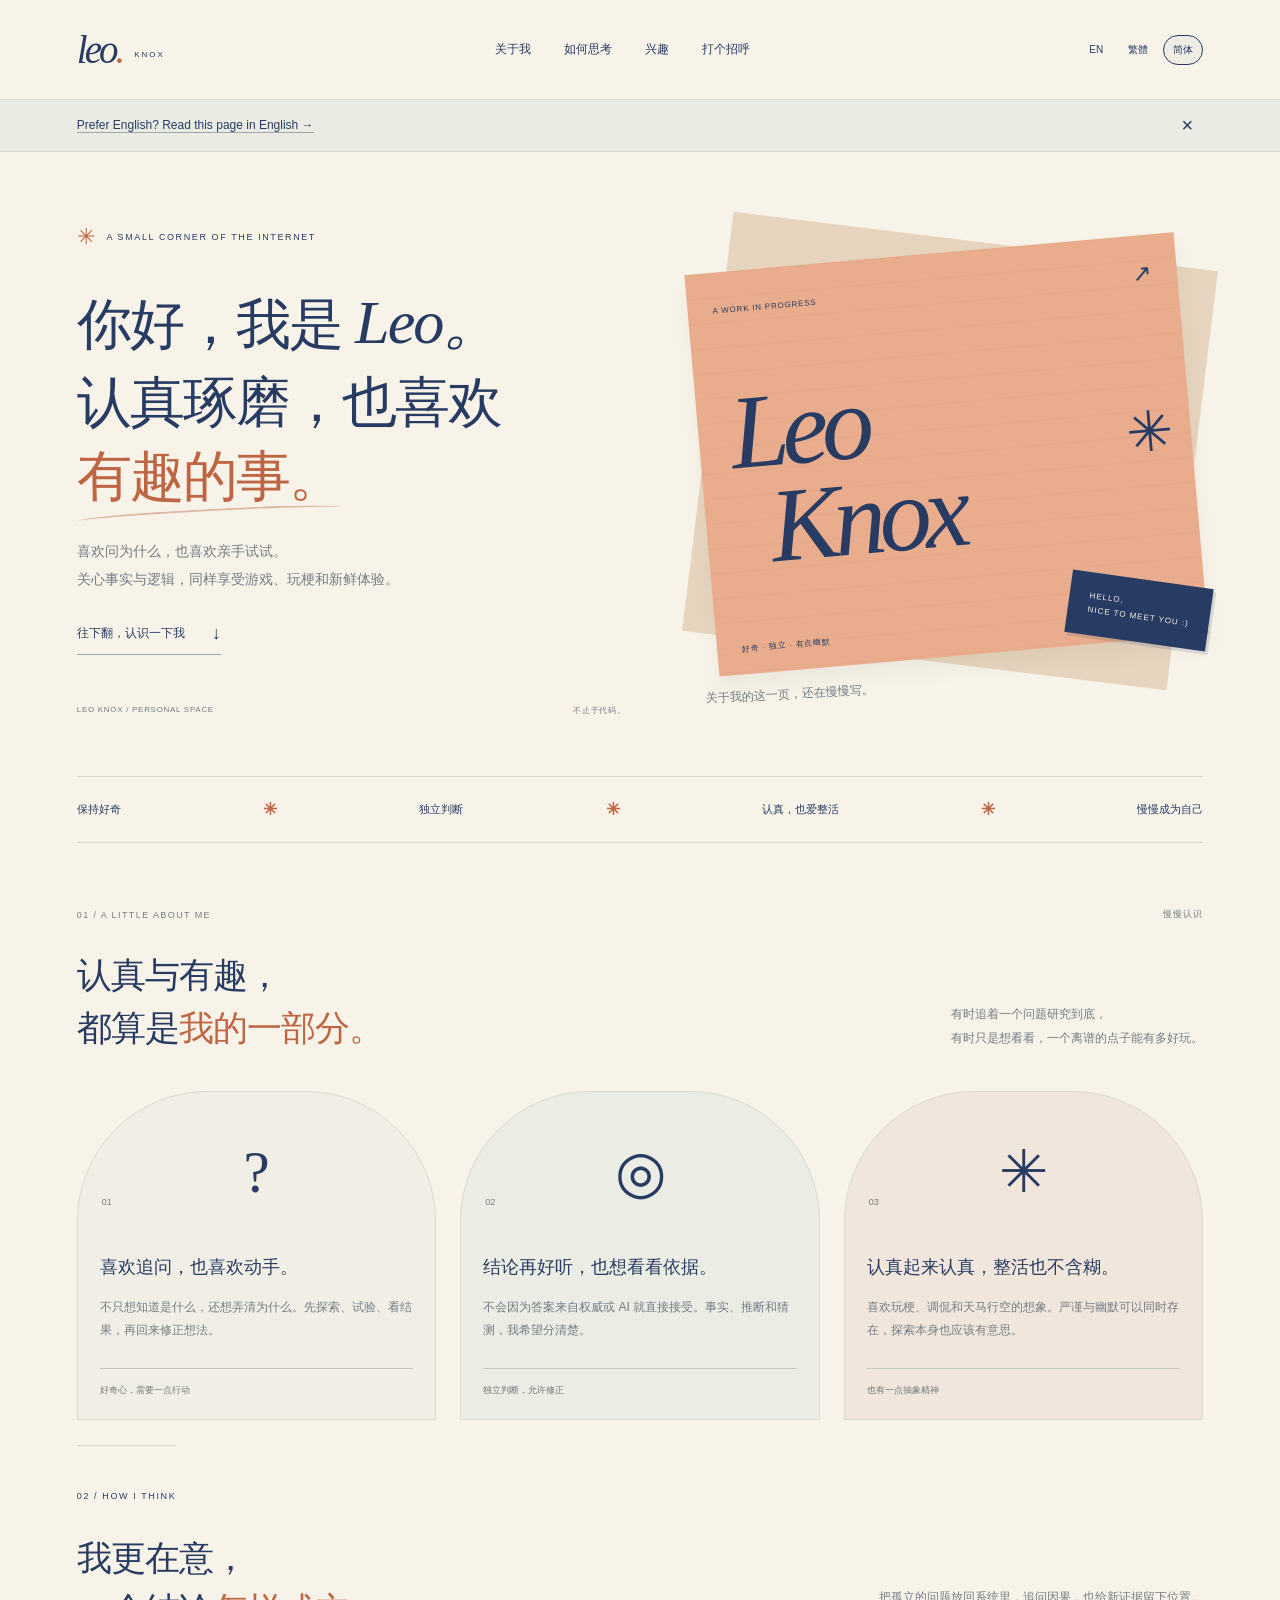
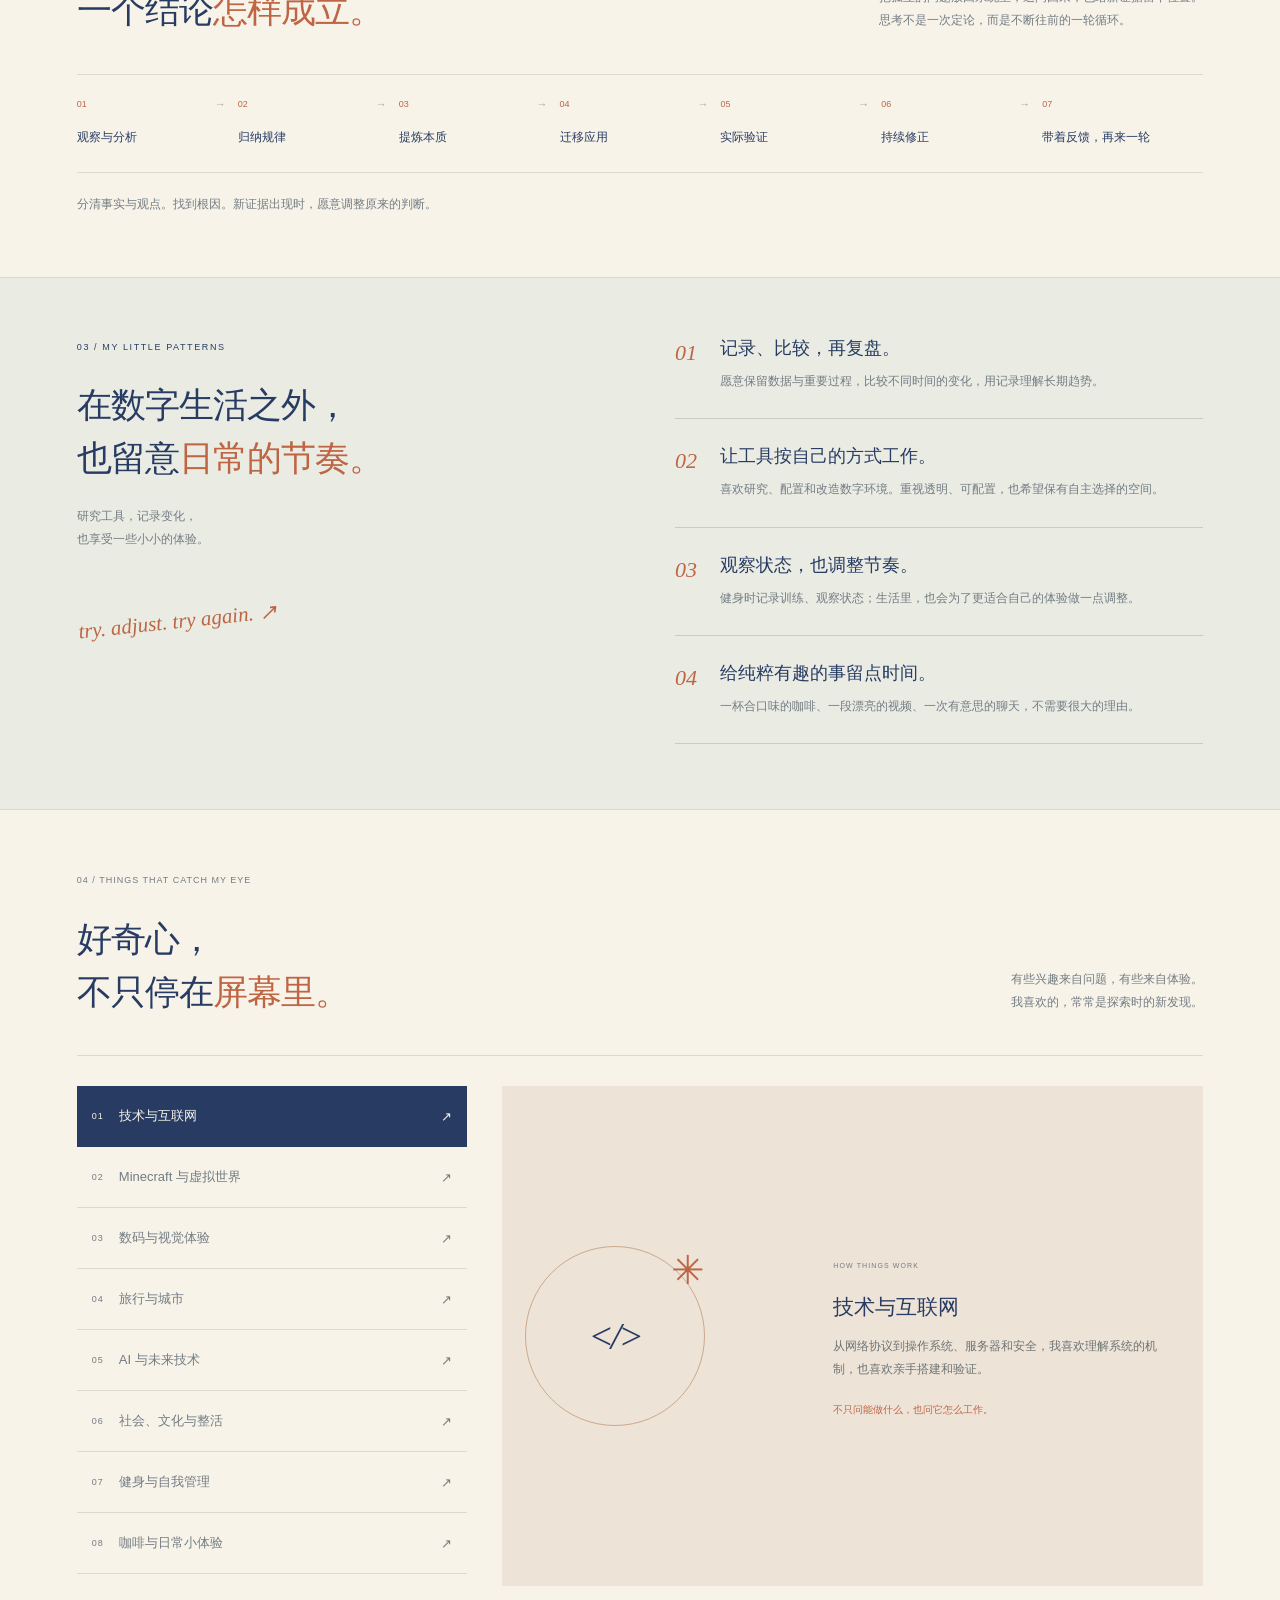
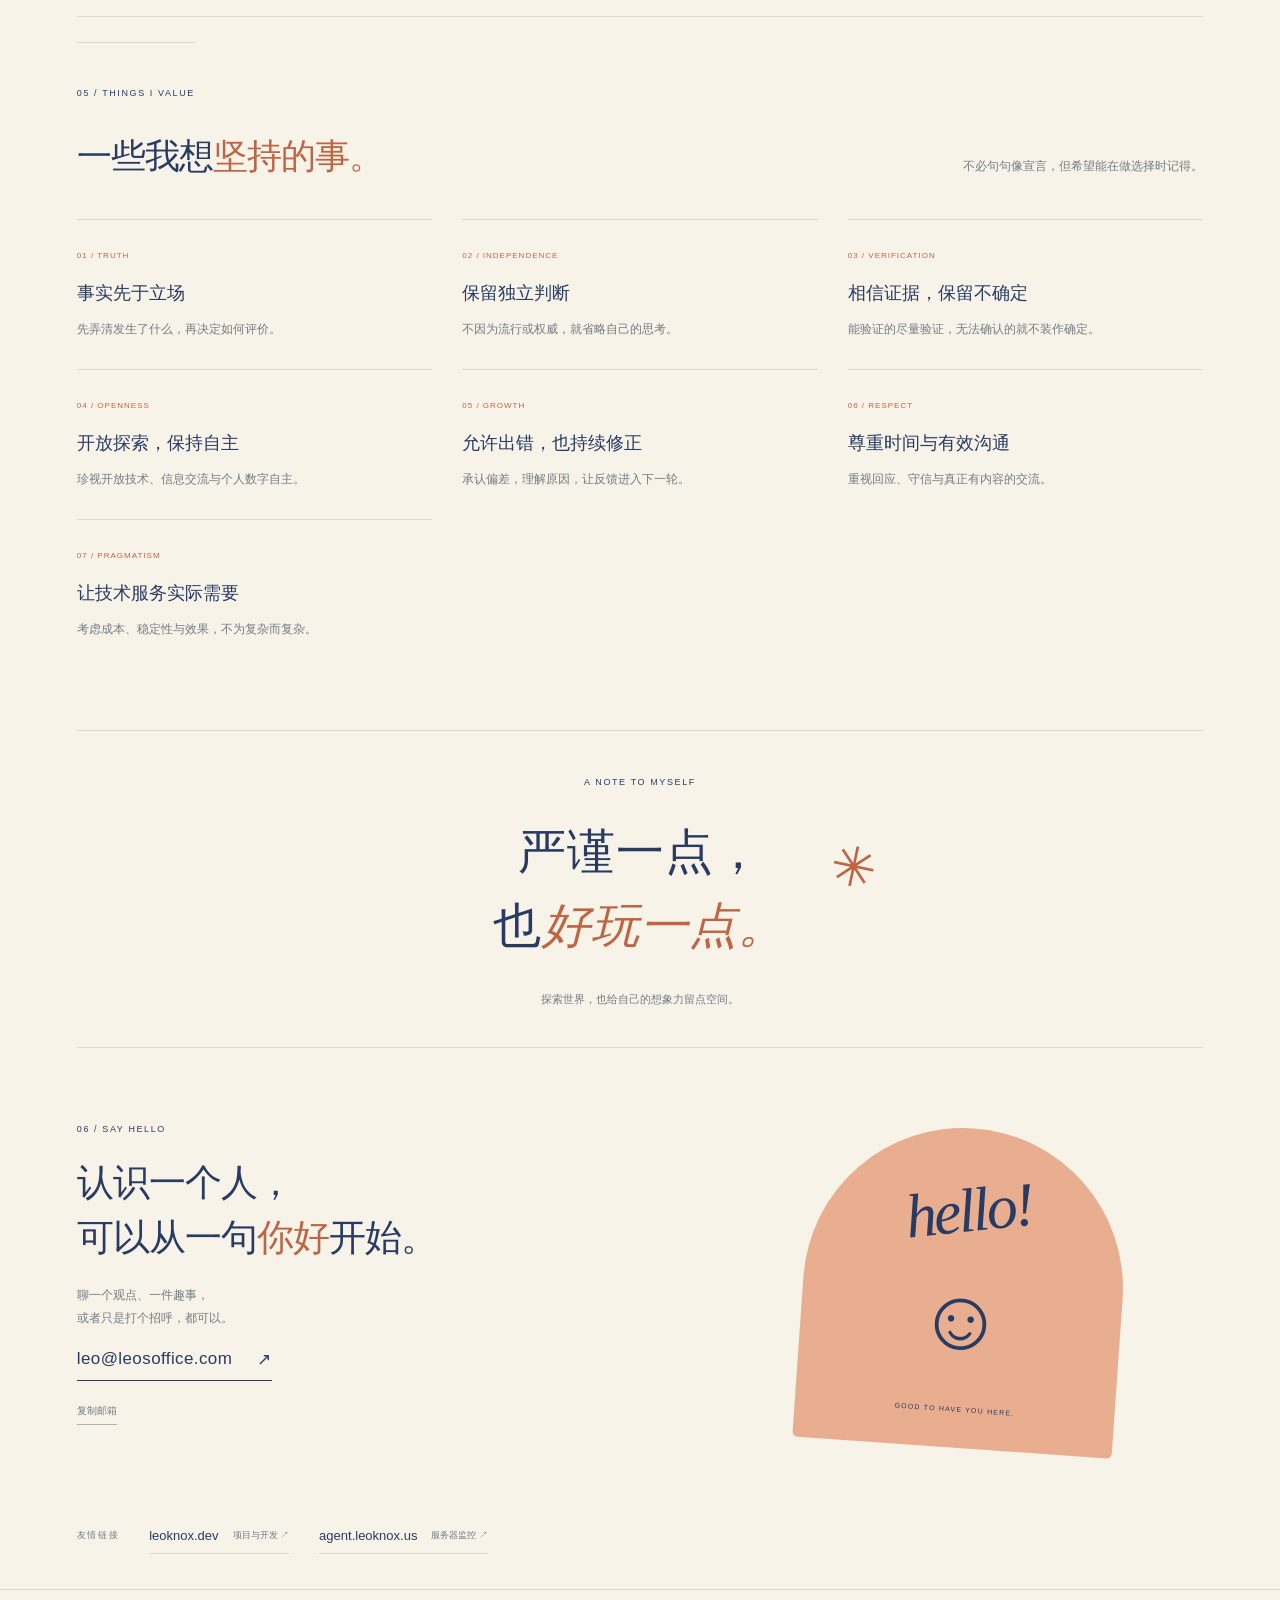
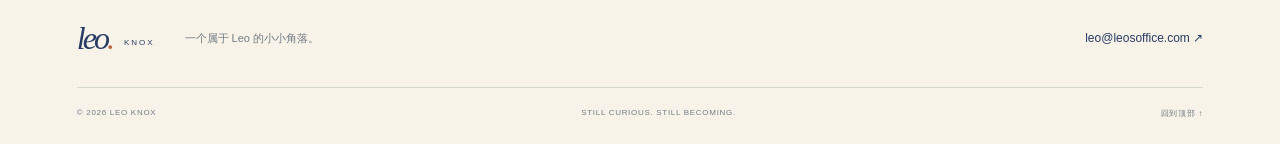
==== zh-hans/index.html @ 46401de8 "Import leoknox.me static site as deployed on 2026-11-01" ====
<!doctype html><html lang="zh-Hans"><head><meta charset="utf-8"><meta name="viewport" content="width=device-width, initial-scale=1"><title>Leo Knox｜好奇、独立思考，也喜欢有趣的事</title><meta name="description" content="认识 Leo Knox：好奇、独立思考、动手实践。聊聊技术、Minecraft、数码体验、城市旅行、AI、健身、咖啡，以及我理解世界的方式。"><meta name="robots" content="index,follow,max-image-preview:large"><meta name="theme-color" content="#f7f3e9"><link rel="canonical" href="https://leoknox.me/zh-hans/"><link rel="alternate" hreflang="en" href="https://leoknox.me/"><link rel="alternate" hreflang="zh-Hant" href="https://leoknox.me/zh-hant/"><link rel="alternate" hreflang="zh-Hans" href="https://leoknox.me/zh-hans/"><link rel="alternate" hreflang="x-default" href="https://leoknox.me/"><meta property="og:type" content="profile"><meta property="og:locale" content="zh_CN"><meta property="og:site_name" content="Leo Knox"><meta property="og:title" content="Leo Knox｜好奇、独立思考，也喜欢有趣的事"><meta property="og:description" content="认识 Leo Knox：好奇、独立思考、动手实践。聊聊技术、Minecraft、数码体验、城市旅行、AI、健身、咖啡，以及我理解世界的方式。"><meta property="og:url" content="https://leoknox.me/zh-hans/"><meta property="og:image" content="https://leoknox.me/assets/og-zh-Hans.png"><meta property="og:image:width" content="1200"><meta property="og:image:height" content="630"><meta property="og:image:alt" content="Leo Knox｜好奇、独立思考，也喜欢有趣的事"><meta name="twitter:card" content="summary_large_image"><meta name="twitter:title" content="Leo Knox｜好奇、独立思考，也喜欢有趣的事"><meta name="twitter:description" content="认识 Leo Knox：好奇、独立思考、动手实践。聊聊技术、Minecraft、数码体验、城市旅行、AI、健身、咖啡，以及我理解世界的方式。"><meta name="twitter:image" content="https://leoknox.me/assets/og-zh-Hans.png"><link rel="icon" type="image/svg+xml" href="../assets/favicon.svg"><link rel="stylesheet" href="../assets/style.css"><script type="application/ld+json">{"@context": "https://schema.org", "@type": "ProfilePage", "name": "Leo Knox｜好奇、独立思考，也喜欢有趣的事", "url": "https://leoknox.me/zh-hans/", "description": "认识 Leo Knox：好奇、独立思考、动手实践。聊聊技术、Minecraft、数码体验、城市旅行、AI、健身、咖啡，以及我理解世界的方式。", "inLanguage": "zh-Hans", "mainEntity": {"@type": "Person", "name": "Leo Knox", "alternateName": "Leo", "email": "leo@leosoffice.com", "url": "https://leoknox.me/zh-hans/"}}</script><script type="module" src="../assets/main.js"></script></head><body><a class="skip" href="#main">跳到正文</a><header><a class="brand" href="./" aria-label="Leo 的个人主页">leo<span>.</span><small>KNOX</small></a><button class="menu" aria-expanded="false" aria-controls="nav">菜单 ＋</button><nav id="nav" aria-label="主导航"><a href="#person">关于我</a><a href="#mind">如何思考</a><a href="#interests">兴趣</a><a href="#contact">打个招呼</a></nav><div class="language-switch" aria-label="选择语言"><a href="../" lang="en" hreflang="en" data-language="en" >EN</a><a href="../zh-hant/" lang="zh-Hant" hreflang="zh-Hant" data-language="zh-Hant" >繁體</a><a href="../zh-hans/" lang="zh-Hans" hreflang="zh-Hans" data-language="zh-Hans" aria-current="page">简体</a></div></header><div id="language-suggestion" class="language-suggestion" hidden><a id="suggested-language" href="./"></a><button id="dismiss-language" aria-label="Dismiss language suggestion / 關閉語言提示 / 关闭语言提示">×</button></div><main id="main"><section class="hero" id="hello"><div class="hero-copy"><div class="eyebrow"><span class="tiny-star">✳</span> A SMALL CORNER OF THE INTERNET</div><h1>你好，我是 <span>Leo。</span><br>认真琢磨，也喜欢<br><em>有趣的事。</em></h1><p>喜欢问为什么，也喜欢亲手试试。<br>关心事实与逻辑，同样享受游戏、玩梗和新鲜体验。</p><a class="intro-link" href="#person">往下翻，认识一下我 <span>↓</span></a><div class="hero-foot"><span>LEO KNOX / PERSONAL SPACE</span><span>不止于代码。</span></div></div><div class="identity-art"><div class="paper-back"></div><div class="identity-paper"><div class="paper-top"><span>A WORK IN PROGRESS</span><span>↗</span></div><div class="name-art" aria-label="Leo Knox">Leo<span>Knox<sup>✳</sup></span></div><div class="paper-bottom"><span>好奇 · 独立 · 有点幽默</span><span>ME, STILL BECOMING.</span></div></div><div class="art-sticker">HELLO,<br>NICE TO MEET YOU :)</div><span class="art-caption">关于我的这一页，还在慢慢写。</span></div></section><div class="small-strip"><span>保持好奇</span><b>✳</b><span>独立判断</span><b>✳</b><span>认真，也爱整活</span><b>✳</b><span>慢慢成为自己</span></div>
<section class="person-section" id="person"><div class="section-label"><span>01 / A LITTLE ABOUT ME</span><span>慢慢认识</span></div><div class="person-intro"><h2>认真与有趣，<br>都算是<span>我的一部分。</span></h2><p>有时追着一个问题研究到底，<br>有时只是想看看，一个离谱的点子能有多好玩。</p></div><div class="trait-grid"><article><span class="trait-symbol">?</span><span class="trait-num">01</span><h3>喜欢追问，也喜欢动手。</h3><p>不只想知道是什么，还想弄清为什么。先探索、试验、看结果，再回来修正想法。</p><span class="trait-tag">好奇心，需要一点行动</span></article><article><span class="trait-symbol">◎</span><span class="trait-num">02</span><h3>结论再好听，也想看看依据。</h3><p>不会因为答案来自权威或 AI 就直接接受。事实、推断和猜测，我希望分清楚。</p><span class="trait-tag">独立判断，允许修正</span></article><article><span class="trait-symbol">✳</span><span class="trait-num">03</span><h3>认真起来认真，整活也不含糊。</h3><p>喜欢玩梗、调侃和天马行空的想象。严谨与幽默可以同时存在，探索本身也应该有意思。</p><span class="trait-tag">也有一点抽象精神</span></article></div></section>
<section class="mind-section" id="mind"><span class="eyebrow">02 / HOW I THINK</span><div class="person-intro"><h2>我更在意，<br>一个结论<span>怎样成立。</span></h2><p>把孤立的问题放回系统里，追问因果，也给新证据留下位置。<br>思考不是一次定论，而是不断往前的一轮循环。</p></div><ol class="thinking-loop"><li><span>01</span>观察与分析</li><li><span>02</span>归纳规律</li><li><span>03</span>提炼本质</li><li><span>04</span>迁移应用</li><li><span>05</span>实际验证</li><li><span>06</span>持续修正</li><li><span>07</span>带着反馈，再来一轮</li></ol><p class="mind-note">分清事实与观点。找到根因。新证据出现时，愿意调整原来的判断。</p></section>
<section class="habit-section" id="habits"><div class="habit-title"><span class="eyebrow">03 / MY LITTLE PATTERNS</span><h2>在数字生活之外，<br>也留意<span>日常的节奏。</span></h2><p>研究工具，记录变化，<br>也享受一些小小的体验。</p><span class="hand-note">try. adjust. try again. ↗</span></div><div class="habit-list"><article><span>01</span><div><h3>记录、比较，再复盘。</h3><p>愿意保留数据与重要过程，比较不同时间的变化，用记录理解长期趋势。</p></div></article><article><span>02</span><div><h3>让工具按自己的方式工作。</h3><p>喜欢研究、配置和改造数字环境。重视透明、可配置，也希望保有自主选择的空间。</p></div></article><article><span>03</span><div><h3>观察状态，也调整节奏。</h3><p>健身时记录训练、观察状态；生活里，也会为了更适合自己的体验做一点调整。</p></div></article><article><span>04</span><div><h3>给纯粹有趣的事留点时间。</h3><p>一杯合口味的咖啡、一段漂亮的视频、一次有意思的聊天，不需要很大的理由。</p></div></article></div></section>
<section class="interest-section" id="interests"><div class="section-label"><span>04 / THINGS THAT CATCH MY EYE</span></div><div class="interest-heading"><h2>好奇心，<br>不只停在<span>屏幕里。</span></h2><p>有些兴趣来自问题，有些来自体验。<br>我喜欢的，常常是探索时的新发现。</p></div><div class="interest-layout"><div class="interest-tabs" role="group" aria-label="选择兴趣"><button data-interest="technology" aria-controls="interest-technology" aria-pressed="true"><span>01</span> 技术与互联网 <b>↗</b></button><button data-interest="minecraft" aria-controls="interest-minecraft" aria-pressed="false"><span>02</span> Minecraft 与虚拟世界 <b>↗</b></button><button data-interest="visuals" aria-controls="interest-visuals" aria-pressed="false"><span>03</span> 数码与视觉体验 <b>↗</b></button><button data-interest="cities" aria-controls="interest-cities" aria-pressed="false"><span>04</span> 旅行与城市 <b>↗</b></button><button data-interest="ai" aria-controls="interest-ai" aria-pressed="false"><span>05</span> AI 与未来技术 <b>↗</b></button><button data-interest="culture" aria-controls="interest-culture" aria-pressed="false"><span>06</span> 社会、文化与整活 <b>↗</b></button><button data-interest="fitness" aria-controls="interest-fitness" aria-pressed="false"><span>07</span> 健身与自我管理 <b>↗</b></button><button data-interest="coffee" aria-controls="interest-coffee" aria-pressed="false"><span>08</span> 咖啡与日常小体验 <b>↗</b></button></div><div class="interest-panels" aria-live="polite"><article class="interest-view" id="interest-technology" data-interest-panel="technology"><div class="interest-illustration" aria-hidden="true"><span>&lt;/&gt;</span><i>✳</i></div><div class="interest-text"><span>HOW THINGS WORK</span><h3>技术与互联网</h3><p>从网络协议到操作系统、服务器和安全，我喜欢理解系统的机制，也喜欢亲手搭建和验证。</p><span class="interest-caption">不只问能做什么，也问它怎么工作。</span></div></article><article class="interest-view" id="interest-minecraft" data-interest-panel="minecraft"><div class="interest-illustration" aria-hidden="true"><span>▦</span><i>✳</i></div><div class="interest-text"><span>WORLDS TO EXPLORE</span><h3>Minecraft 与虚拟世界</h3><p>喜欢 Minecraft 的自由度、探索与创造，也对互动、社群以及不同语言背景的玩家感兴趣。</p><span class="interest-caption">游戏的目标之外，还有一起玩的人。</span></div></article><article class="interest-view" id="interest-visuals" data-interest-panel="visuals"><div class="interest-illustration" aria-hidden="true"><span>◉</span><i>✳</i></div><div class="interest-text"><span>DETAILS YOU CAN FEEL</span><h3>数码与视觉体验</h3><p>会关注屏幕、HDR、高刷新率、硬件性能与系统体验。参数可以比较，真正的感受还得亲眼看看。</p><span class="interest-caption">一段漂亮的画面，本身就能带来快乐。</span></div></article><article class="interest-view" id="interest-cities" data-interest-panel="cities"><div class="interest-illustration" aria-hidden="true"><span>↗</span><i>✳</i></div><div class="interest-text"><span>OUTSIDE THE SCREEN</span><h3>旅行与城市</h3><p>喜欢接触不同城市与环境，观察交通、基础设施、公共服务和生活方式。旅行也是理解现实世界的方式。</p><span class="interest-caption">不只看风景，也看看一座城市如何运转。</span></div></article><article class="interest-view" id="interest-ai" data-interest-panel="ai"><div class="interest-illustration" aria-hidden="true"><span>✧</span><i>✳</i></div><div class="interest-text"><span>TOOLS AND QUESTIONS</span><h3>AI 与未来技术</h3><p>乐于使用 AI，也关心能力边界、推理质量与错误。它既是协作者，也是值得继续研究和质疑的对象。</p><span class="interest-caption">拥抱新工具，但不交出自己的判断。</span></div></article><article class="interest-view" id="interest-culture" data-interest-panel="culture"><div class="interest-illustration" aria-hidden="true"><span>!?</span><i>✳</i></div><div class="interest-text"><span>IDEAS WORTH SHARING</span><h3>社会、文化与整活</h3><p>喜欢从日常事件聊到历史、制度、激励和人的行为，也喜欢互联网幽默、表情包与创造性的夸张想象。</p><span class="interest-caption">交流可以有深度，也可以很抽象。</span></div></article><article class="interest-view" id="interest-fitness" data-interest-panel="fitness"><div class="interest-illustration" aria-hidden="true"><span>↟</span><i>✳</i></div><div class="interest-text"><span>NOTICE THE PROGRESS</span><h3>健身与自我管理</h3><p>通过训练、记录与观察了解自己的状态。比起只靠感觉，也愿意用数据看看变化发生在哪里。</p><span class="interest-caption">观察进展，再调整下一步。</span></div></article><article class="interest-view" id="interest-coffee" data-interest-panel="coffee"><div class="interest-illustration" aria-hidden="true"><span>~</span><i>✳</i></div><div class="interest-text"><span>SMALL THINGS MATTER</span><h3>咖啡与日常小体验</h3><p>一杯合口味的咖啡、一场轻松又有内容的聊天，或者突然冒出的点子，都可以让普通的一天更有意思。</p><span class="interest-caption">一些小事，也值得认真感受。</span></div></article></div></div></section>
<section class="principle-section" id="principles"><span class="eyebrow">05 / THINGS I VALUE</span><div class="person-intro"><h2>一些我想<span>坚持的事。</span></h2><p>不必句句像宣言，但希望能在做选择时记得。</p></div><div class="principle-grid"><article><span>01 / TRUTH</span><h3>事实先于立场</h3><p>先弄清发生了什么，再决定如何评价。</p></article><article><span>02 / INDEPENDENCE</span><h3>保留独立判断</h3><p>不因为流行或权威，就省略自己的思考。</p></article><article><span>03 / VERIFICATION</span><h3>相信证据，保留不确定</h3><p>能验证的尽量验证，无法确认的就不装作确定。</p></article><article><span>04 / OPENNESS</span><h3>开放探索，保持自主</h3><p>珍视开放技术、信息交流与个人数字自主。</p></article><article><span>05 / GROWTH</span><h3>允许出错，也持续修正</h3><p>承认偏差，理解原因，让反馈进入下一轮。</p></article><article><span>06 / RESPECT</span><h3>尊重时间与有效沟通</h3><p>重视回应、守信与真正有内容的交流。</p></article><article><span>07 / PRAGMATISM</span><h3>让技术服务实际需要</h3><p>考虑成本、稳定性与效果，不为复杂而复杂。</p></article></div></section>
<section class="notebook"><span class="eyebrow">A NOTE TO MYSELF</span><p>严谨一点，<br>也<span>好玩一点。</span><i>✳</i></p><span>探索世界，也给自己的想象力留点空间。</span></section>
<section class="contact-section" id="contact"><div><span class="eyebrow">06 / SAY HELLO</span><h2>认识一个人，<br>可以从一句<span>你好</span>开始。</h2><p>聊一个观点、一件趣事，<br>或者只是打个招呼，都可以。</p><a class="email" href="mailto:leo@leosoffice.com">leo@leosoffice.com <span>↗</span></a><button id="copy-email" data-copied="已复制 ✓" data-copy-status="邮箱已复制。" data-copy-fail="请手动复制：leo@leosoffice.com">复制邮箱</button><p id="copy-status" role="status"></p></div><div class="contact-art" aria-hidden="true"><span>hello!</span><i>☺</i><small>GOOD TO HAVE YOU HERE.</small></div></section></main><section class="friends"><span class="eyebrow">友情链接</span><a href="https://leoknox.dev/">leoknox.dev <span>项目与开发 ↗</span></a><a href="https://agent.leoknox.us/">agent.leoknox.us <span>服务器监控 ↗</span></a></section><footer><a class="brand" href="./">leo<span>.</span><small>KNOX</small></a><span>一个属于 Leo 的小小角落。</span><a href="mailto:leo@leosoffice.com">leo@leosoffice.com ↗</a><div class="footer-bottom"><span>© 2026 LEO KNOX</span><span>STILL CURIOUS. STILL BECOMING.</span><a href="#main">回到顶部 ↑</a></div></footer></body></html>
---- assets/style.css ----
:root{--paper:#f7f3e9;--ink:#283c63;--muted:#737c83;--line:#dad9d0;--orange:#be6544;--peach:#ecb395;--serif:Georgia,'Songti SC','STSong',serif}*{box-sizing:border-box}html{scroll-behavior:smooth;scroll-padding-top:28px}body{margin:0;background:var(--paper);color:var(--ink);font-family:Arial,'PingFang SC','Microsoft YaHei',sans-serif;-webkit-font-smoothing:antialiased}a{color:inherit;text-decoration:none}button{font:inherit;cursor:pointer}p{line-height:1.95}h1,h2,h3,p{margin-top:0}h1,h2,h3{font-weight:500}a:focus-visible,button:focus-visible{outline:2px solid var(--orange);outline-offset:6px}::selection{background:#efc9ac;color:var(--ink)}header,main,footer{max-width:1440px;margin:auto}header{height:100px;display:flex;align-items:center;gap:35px;padding:0 6%;border-bottom:1px solid var(--line)}.brand{display:inline-flex;align-items:baseline;font-family:var(--serif);font-size:39px;letter-spacing:-3px;font-style:italic}.brand>span{color:var(--orange)}.brand small{font-family:Arial,sans-serif;font-size:8px;font-style:normal;letter-spacing:2px;margin-left:12px;align-self:center;margin-top:9px}.header-mail{font-size:9px;letter-spacing:1px;display:flex;gap:25px;border-bottom:1px solid var(--ink);padding-bottom:7px}.header-mail>span{font-size:15px}nav{display:flex;gap:33px;margin:auto;font-size:12px}nav a:hover{color:var(--orange)}.menu{display:none}.hero{display:grid;grid-template-columns:1.05fr 1fr;gap:55px;padding:65px 6% 60px;align-items:center}.eyebrow{font-size:9px;letter-spacing:1.6px;line-height:1.8}.hero .eyebrow{display:flex;gap:10px;align-items:center}.tiny-star{color:var(--orange);font-size:22px}.hero h1{font-size:clamp(38px,4.3vw,62px);line-height:1.35;letter-spacing:-2px;margin:24px 0}.hero h1>span{font-family:var(--serif);font-style:italic;font-size:1.13em}.hero h1 em{font-style:normal;color:var(--orange);position:relative;display:inline-block}.hero h1 em:after{content:'';height:9px;border-top:2px solid #be65446b;position:absolute;left:0;right:0;bottom:-7px;border-radius:50%;transform:rotate(-3deg)}.hero p{font-size:14px;color:var(--muted);line-height:2;margin-bottom:30px}.intro-link{display:inline-flex;align-items:center;gap:27px;border-bottom:1px solid #9da7ac;padding:0 0 10px;font-size:12px}.intro-link>span{font-size:18px}.intro-link:hover{color:var(--orange)}.hero-foot{font-size:8px;letter-spacing:.7px;display:flex;justify-content:space-between;gap:20px;margin-top:50px;color:var(--muted)}.identity-art{position:relative;padding:15px 12px 40px 20px;min-height:480px;display:flex;align-items:center;justify-content:center}.paper-back{position:absolute;inset:13px 10px 45px 25px;background:#e6d4bf;transform:rotate(7deg)}.identity-paper{position:relative;background:#e9ad8d;width:100%;min-height:403px;padding:25px 25px 20px;display:flex;flex-direction:column;justify-content:space-between;transform:rotate(-5deg);box-shadow:0 12px 18px #74644a12;background-image:linear-gradient(#7949270c 1px,transparent 1px);background-size:100% 25px}.paper-top,.paper-bottom{font-size:8px;letter-spacing:.8px;display:flex;align-items:center;justify-content:space-between;gap:10px}.paper-top>span:last-child{font-size:23px}.paper-bottom{font-size:8px}.paper-bottom>span:last-child{font-size:6px;letter-spacing:1px}.name-art{font-family:var(--serif);font-size:105px;letter-spacing:-7px;line-height:.91;font-style:italic;margin:10px 0 15px 7px}.name-art>span{display:block;margin-left:32px;position:relative}.name-art sup{position:absolute;top:-38px;right:-8px;font-style:normal;font-size:56px;letter-spacing:0}.art-sticker{position:absolute;right:-7px;bottom:65px;background:var(--ink);color:var(--paper);transform:rotate(8deg);padding:17px 20px;font-size:8px;line-height:1.8;letter-spacing:1px;box-shadow:3px 3px 0 #283c6325}.art-caption{position:absolute;bottom:4px;left:25px;font-family:var(--serif);font-size:12px;color:var(--muted);transform:rotate(-3deg)}.small-strip{display:flex;justify-content:space-between;gap:20px;align-items:center;margin:0 6%;padding:22px 0;border-top:1px solid var(--line);border-bottom:1px solid var(--line);font-size:11px}.small-strip b{color:var(--orange);font-size:17px}.person-section{padding:65px 6%}.section-label{font-size:9px;letter-spacing:1.4px;display:flex;align-items:center;justify-content:space-between;color:var(--muted);gap:25px}.section-label>span:last-child{letter-spacing:1px}.person-intro,.interest-heading{display:flex;align-items:end;justify-content:space-between;gap:40px;margin:28px 0 36px}h2{font-size:35px;line-height:1.5;letter-spacing:-1px;margin-bottom:0}h2>span{font-family:var(--serif);color:var(--orange)}.person-intro>p,.interest-heading>p{color:var(--muted);font-size:12px;margin:0 0 5px}.trait-grid{display:grid;grid-template-columns:repeat(3,1fr);gap:24px}.trait-grid article{position:relative;padding:25px 22px 22px;border:1px solid var(--line);border-radius:130px 130px 0 0;background:#f1efe5}.trait-grid article:nth-child(2){background:#ebece3}.trait-grid article:nth-child(3){background:#f1e6dc}.trait-symbol{font-family:var(--serif);font-size:59px;font-weight:400;height:110px;display:flex;align-items:center;justify-content:center}.trait-num{position:absolute;top:105px;left:24px;font-size:9px;color:var(--muted)}.trait-grid h3{font-size:18px;margin:25px 0 13px;line-height:1.7}.trait-grid p{font-size:12px;color:var(--muted);margin-bottom:25px}.trait-tag{font-size:9px;padding-top:15px;border-top:1px solid #c5c6bb;display:block;color:#6e7778}.habit-section{padding:58px 6% 65px;background:#eaece4;display:grid;grid-template-columns:1fr 1fr;gap:70px;border-top:1px solid var(--line);border-bottom:1px solid var(--line)}.habit-title h2{margin:24px 0 20px}.habit-title>p{font-size:12px;color:var(--muted)}.hand-note{display:block;font:italic 21px var(--serif);transform:rotate(-6deg);color:var(--orange);margin-top:40px}.habit-list article{display:flex;gap:23px;padding:25px 0;border-bottom:1px solid #c7cec1}.habit-list article:first-child{padding-top:0}.habit-list article>span{font:italic 22px var(--serif);color:var(--orange);padding-top:4px}.habit-list h3{font-size:18px;margin:0 0 10px}.habit-list p{font-size:12px;color:var(--muted);margin:0}.interest-section{padding:65px 6%}.interest-layout{display:grid;grid-template-columns:1fr 1.8fr;border-top:1px solid var(--line);border-bottom:1px solid var(--line);gap:35px;padding:30px 0}.interest-tabs{display:flex;flex-direction:column}.interest-tabs button{font-size:13px;text-align:left;background:transparent;color:var(--muted);border:0;border-bottom:1px solid var(--line);padding:24px 15px;display:flex;align-items:center;gap:15px}.interest-tabs button>span{font-size:9px;letter-spacing:1px}.interest-tabs button>b{font-weight:400;margin-left:auto}.interest-tabs button[aria-pressed=true]{background:#283c63;color:var(--paper);border-color:var(--ink)}.interest-tabs button:hover{color:var(--orange)}.interest-tabs button[aria-pressed=true]:hover{color:var(--paper)}.interest-view{background:#eee3d7;display:grid;grid-template-columns:.9fr 1.1fr;padding:30px 23px;align-items:center;gap:25px;min-height:300px}.interest-illustration{position:relative;border-radius:50%;border:1px solid #caa98e;aspect-ratio:1;display:grid;place-items:center;color:var(--ink);max-width:180px;width:100%}.interest-illustration>span{font:italic 38px var(--serif);letter-spacing:-3px}.interest-illustration i{position:absolute;right:-1px;top:0;font-style:normal;color:var(--orange);font-size:40px}.interest-text>span:first-child{font-size:7px;letter-spacing:1.1px;color:var(--muted)}.interest-text h3{font-size:21px;line-height:1.5;margin:19px 0 13px}.interest-text p{font-size:12px;color:#6d7476;line-height:1.9}.interest-caption{font-size:10px;color:var(--orange);display:block;margin-top:20px;line-height:1.8}.notebook{margin:0 6% 65px;padding:40px 0;text-align:center;border-top:1px solid var(--line);border-bottom:1px solid var(--line)}.notebook>p{font-family:var(--serif);font-size:48px;line-height:1.55;letter-spacing:1px;position:relative;width:fit-content;margin:25px auto}.notebook>p>span{font-style:italic;color:var(--orange)}.notebook>p>i{font-size:55px;font-style:normal;position:absolute;right:-90px;top:10px;color:var(--orange);transform:rotate(12deg)}.notebook>span:last-child{font-size:11px;color:var(--muted)}.contact-section{padding:5px 6% 60px;display:grid;grid-template-columns:1.2fr 1fr;gap:70px;align-items:center}.contact-section h2{margin:18px 0;font-size:37px}.contact-section p{font-size:12px;color:var(--muted)}.email{font-size:17px;letter-spacing:.4px;border-bottom:1px solid var(--ink);padding:6px 0 10px;display:inline-flex;gap:25px;align-items:center}.email:hover{color:var(--orange)}#copy-email{background:transparent;border:0;border-bottom:1px solid #adb4b7;padding:5px 0 6px;color:var(--muted);font-size:10px;display:block;margin-top:18px}#copy-status{min-height:22px;font-size:11px}.contact-art{background:#e9ae90;color:var(--ink);border-radius:50% 50% 5px 5px;min-height:320px;padding:35px;display:flex;flex-direction:column;justify-content:space-between;align-items:center;transform:rotate(4deg);max-width:320px;width:100%;justify-self:center}.contact-art>span{font:italic 62px var(--serif);letter-spacing:-3px;margin-top:12px;transform:rotate(-10deg)}.contact-art>i{font-size:86px;font-style:normal;line-height:1;margin:5px 0 20px}.contact-art>small{font-size:7px;letter-spacing:1.2px}footer{border-top:1px solid var(--line);padding:30px 6% 25px;display:flex;align-items:center;gap:30px;flex-wrap:wrap}footer>.brand{font-size:32px}footer>span{font-size:11px;color:var(--muted)}footer>a:last-of-type{font-size:12px;margin-left:auto}.footer-bottom{width:100%;border-top:1px solid var(--line);padding-top:20px;display:flex;justify-content:space-between;gap:25px;font-size:8px;color:var(--muted);letter-spacing:.7px}.skip{position:absolute;top:-100px}.skip:focus{top:10px;left:10px;padding:12px;background:var(--paper);z-index:10}.error-page{padding:80px 6%;min-height:70vh}.error-page h1{font-size:50px;line-height:1.5}.error-page p{font-size:14px;color:var(--muted)}.no-js p{font-size:13px;color:var(--muted)}@media(min-width:1440px){body{max-width:1440px;margin:auto;border-left:1px solid var(--line);border-right:1px solid var(--line)}}@media(max-width:1050px){.hero{gap:35px}.identity-art{min-height:440px;padding-left:10px}.identity-paper{min-height:370px;padding:22px}.name-art{font-size:90px}.name-art>span{margin-left:18px}.name-art sup{font-size:45px;right:-2px}.paper-bottom>span:last-child{display:none}.trait-grid{gap:17px}.trait-grid h3{font-size:16px}.habit-section{gap:45px}.interest-layout{gap:25px}.interest-view{padding:25px 20px;gap:20px;grid-template-columns:.8fr 1.2fr}.interest-illustration>span{font-size:30px}.interest-text h3{font-size:19px}.contact-section{gap:40px}}@media(max-width:760px){header{height:78px;gap:20px;position:relative}.brand{font-size:33px}.brand small{font-size:7px;margin-left:9px}.header-mail{margin-left:auto;font-size:8px;gap:13px}.menu{display:block;background:transparent;border:1px solid var(--line);color:var(--ink);padding:8px 10px;font-size:10px;order:3}nav{display:none;position:absolute;left:0;right:0;top:77px;background:var(--paper);border-bottom:1px solid var(--line);padding:25px 6%;z-index:10;gap:25px;font-size:12px}nav.open{display:flex}.hero{padding:40px 6% 35px;grid-template-columns:1fr;gap:25px}.hero h1{font-size:clamp(37px,7.5vw,56px);letter-spacing:-1.3px;margin-top:22px}.hero p{font-size:13px}.eyebrow{font-size:8px;letter-spacing:1px}.hero-foot{margin-top:28px;font-size:7px;justify-content:start;gap:30px}.identity-art{min-height:415px;max-width:440px;width:100%;margin:0 auto;padding:15px 10px 35px}.identity-paper{min-height:335px}.name-art{font-size:100px;margin-left:10px}.name-art>span{margin-left:30px}.name-art sup{font-size:46px;right:10px}.art-sticker{right:-2px;bottom:50px;font-size:7px;padding:12px 16px}.art-caption{font-size:11px;bottom:0;left:15px}.paper-back{inset:20px 10px 45px 15px}.small-strip{font-size:9px;gap:8px;padding:18px 0}.small-strip b{font-size:12px}.small-strip>span:last-child{display:none}.small-strip>b:last-of-type{display:none}.person-section{padding-top:42px;padding-bottom:42px}.section-label{font-size:8px;letter-spacing:1px}.person-intro,.interest-heading{flex-direction:column;align-items:start;gap:17px;margin-top:22px;margin-bottom:28px}h2{font-size:29px;letter-spacing:-.8px}.person-intro>p,.interest-heading>p{font-size:12px}.trait-grid{grid-template-columns:1fr;gap:20px}.trait-grid article{border-radius:0;padding:24px;display:grid;grid-template-columns:70px 1fr;column-gap:20px}.trait-symbol{grid-row:1/4;align-self:center;height:90px;font-size:51px}.trait-num{position:static;grid-column:2;font-size:8px}.trait-grid h3{font-size:18px;grid-column:2;margin:10px 0}.trait-grid p{grid-column:2;margin:0 0 15px}.trait-tag{grid-column:2;font-size:9px}.habit-section{padding-top:40px;padding-bottom:42px;grid-template-columns:1fr;gap:35px}.habit-title h2{margin:20px 0 16px}.hand-note{font-size:20px;margin:25px 0 0}.habit-list article{padding:22px 0}.habit-list h3{font-size:17px}.habit-list p{font-size:12px}.interest-section{padding-top:42px;padding-bottom:42px}.interest-layout{grid-template-columns:1fr;gap:22px;padding:20px 0}.interest-tabs{display:grid;grid-template-columns:1fr 1fr;gap:8px}.interest-tabs button{border:1px solid var(--line);padding:15px 12px;font-size:11px;gap:8px}.interest-tabs button>span{font-size:8px}.interest-view{min-height:270px;padding:25px 20px;grid-template-columns:.8fr 1.2fr;gap:23px}.interest-illustration>span{font-size:30px}.interest-illustration i{font-size:28px;top:-6px;right:-6px}.interest-text h3{font-size:20px;margin-top:14px}.interest-text p{font-size:11px}.interest-text>span:first-child{font-size:6px}.interest-caption{font-size:9px}.notebook{margin-bottom:42px;padding:30px 0}.notebook>p{font-size:38px;line-height:1.6}.notebook>p>i{font-size:32px;right:-45px;top:4px}.notebook>span:last-child{font-size:10px}.contact-section{grid-template-columns:1fr;gap:25px;padding-bottom:40px}.contact-section h2{font-size:31px}.contact-art{min-height:280px;max-width:280px;padding:30px;margin-bottom:15px}.contact-art>span{font-size:55px}.contact-art>i{font-size:75px}.email{font-size:15px}.contact-section #copy-status{margin-bottom:0}footer{gap:20px;padding-top:25px}footer>span{display:none}footer>a:last-of-type{font-size:10px}.footer-bottom{font-size:7px;gap:15px}.footer-bottom>span:nth-child(2){display:none}.error-page{padding-top:60px}.error-page h1{font-size:38px}}@media(max-width:380px){.header-mail{display:none}.menu{margin-left:auto}nav{gap:20px;font-size:11px}.hero h1{font-size:34px}.hero .eyebrow{font-size:7px}.identity-paper{min-height:300px}.identity-art{min-height:380px}.name-art{font-size:85px;margin-left:0}.name-art>span{margin-left:25px}.name-art sup{font-size:38px;right:-2px;top:-25px}.trait-grid article{grid-template-columns:45px 1fr;gap:0 17px;padding:20px}.trait-symbol{font-size:40px}.interest-tabs button{padding:14px 8px;font-size:10px;gap:6px}.interest-view{grid-template-columns:1fr;padding:20px}.interest-illustration{max-width:110px;margin:auto}.interest-text h3{margin-top:10px}.interest-text>span:first-child{font-size:7px}.interest-view .interest-text p{font-size:12px}.small-strip{font-size:8px}.brand small{letter-spacing:1px}.email{gap:20px}}@media(prefers-reduced-motion:reduce){html{scroll-behavior:auto}*{animation:none!important;transition:none!important}}
/* Multilingual personal portrait */
[hidden]{display:none!important}.language-switch{display:flex;gap:5px;align-items:center;white-space:nowrap}.language-switch a{font-size:10px;padding:7px 9px;border:1px solid transparent}.language-switch a[aria-current]{border-color:var(--ink);border-radius:20px;background:#283c6309}.language-switch a:hover{color:var(--orange)}.language-suggestion{max-width:1440px;margin:auto;padding:12px 6%;display:flex;justify-content:space-between;align-items:center;gap:15px;background:#eaece4;border-bottom:1px solid var(--line);font-size:12px}.language-suggestion a{border-bottom:1px solid #9da7ac}.language-suggestion button{border:0;background:transparent;color:var(--ink);font-size:20px;padding:2px 10px}.mind-section,.principle-section{padding:0 6% 60px}.mind-section>.eyebrow,.principle-section>.eyebrow{padding-top:45px;border-top:1px solid var(--line)}.mind-section .person-intro>p{max-width:430px}.thinking-loop{display:grid;grid-template-columns:repeat(7,1fr);list-style:none;padding:0;margin:35px 0 20px;border-top:1px solid var(--line);border-bottom:1px solid var(--line)}.thinking-loop li{padding:22px 12px 25px 0;position:relative;font-size:12px;line-height:1.7}.thinking-loop li:not(:last-child):after{content:'→';position:absolute;right:12px;top:20px;font-size:11px;color:#a2aaa8}.thinking-loop li>span{display:block;font-size:9px;color:var(--orange);margin-bottom:15px}.mind-note{font-size:12px;color:var(--muted);margin-bottom:0}.interest-layout{align-items:start}.interest-panels{min-width:0}.interest-panels .interest-view{min-height:500px;align-content:center}.interest-panels .interest-view+.interest-view{margin-top:20px}.interest-tabs button{padding-top:21px;padding-bottom:21px}.interest-text h3{overflow-wrap:anywhere}.principle-grid{display:grid;grid-template-columns:repeat(3,1fr);gap:0 30px}.principle-grid article{border-top:1px solid var(--line);padding:24px 0 28px}.principle-grid article>span{font-size:8px;color:var(--orange);letter-spacing:1px}.principle-grid h3{font-size:18px;line-height:1.6;margin:17px 0 10px}.principle-grid p{font-size:12px;color:var(--muted);margin:0}.friends{max-width:1440px;margin:auto;padding:0 6% 35px;display:flex;align-items:center;gap:30px;flex-wrap:wrap}.friends>.eyebrow{font-size:9px;color:var(--muted)}.friends a{font-size:13px;display:flex;gap:14px;align-items:center;border-bottom:1px solid var(--line);padding:10px 0}.friends a>span{font-size:9px;color:var(--muted)}.friends a:hover{color:var(--orange)}html[lang=en] .hero{grid-template-columns:1.18fr 1fr;gap:40px}html[lang=en] .hero h1{font-family:var(--serif);font-size:clamp(33px,3.55vw,52px);letter-spacing:-1.8px;line-height:1.25}html[lang=en] .hero h1 em{font-style:italic}html[lang=en] .hero p{max-width:470px;font-size:13px}html[lang=en] .person-intro>p,html[lang=en] .interest-heading>p{max-width:390px}html[lang=en] h2{font-family:var(--serif);letter-spacing:-.7px}html[lang=en] .trait-grid h3{font-family:var(--serif);font-size:22px;line-height:1.35}html[lang=en] .paper-bottom>span{font-size:6px;letter-spacing:0}html[lang=en] .paper-bottom>span:last-child{display:none}html[lang=en] .interest-tabs button{font-size:12px;line-height:1.7}html[lang=en] .thinking-loop li{font-size:10px;padding-right:22px}html[lang=en] .interest-view{grid-template-columns:.7fr 1.3fr}html[lang=en] .notebook>p{font-size:43px}html[lang=en] .principle-grid h3{font-size:20px;font-family:var(--serif)}@media(max-width:1050px){header{gap:20px}nav{gap:22px}.language-switch a{padding:7px;font-size:9px}.thinking-loop{grid-template-columns:repeat(4,1fr)}html[lang=en] .thinking-loop li{font-size:11px}.interest-panels .interest-view{grid-template-columns:1fr;min-height:540px;padding:30px}.interest-illustration{max-width:145px;margin:auto}.interest-text h3{margin-top:15px}}@media(max-width:760px){header{height:auto;min-height:112px;padding-top:13px;padding-bottom:10px;flex-wrap:wrap;gap:8px 20px}.menu{margin-left:auto;order:2}.language-switch{order:3;width:100%;justify-content:center;border-top:1px solid var(--line);padding-top:7px;gap:12px}.language-switch a{font-size:10px;padding:5px 13px}nav{top:121px;gap:20px;font-size:11px}.hero,html[lang=en] .hero{grid-template-columns:1fr;gap:25px}html[lang=en] .hero h1{font-size:clamp(32px,6.5vw,48px);letter-spacing:-1px}html[lang=en] .hero p{font-size:13px;max-width:none}.mind-section,.principle-section{padding-bottom:40px}.mind-section>.eyebrow,.principle-section>.eyebrow{padding-top:30px}.thinking-loop{grid-template-columns:repeat(2,1fr);margin-top:20px}.thinking-loop li{padding:16px 25px 16px 0;font-size:12px}.thinking-loop li>span{margin-bottom:8px}.thinking-loop li:after{top:15px}.mind-note{font-size:11px}.interest-tabs{grid-template-columns:1fr 1fr}.interest-tabs button,html[lang=en] .interest-tabs button{font-size:10px;line-height:1.6;min-height:66px;padding:13px 10px;gap:8px}.interest-panels .interest-view,html[lang=en] .interest-view{grid-template-columns:.7fr 1.3fr;min-height:300px;padding:25px 20px;gap:20px}.interest-panels .interest-view+.interest-view{margin-top:20px}.interest-illustration{max-width:130px}.interest-text h3{font-size:20px}.principle-grid{grid-template-columns:1fr 1fr;gap:0 20px}.principle-grid h3,html[lang=en] .principle-grid h3{font-size:17px}.principle-grid article{padding:20px 0}.principle-grid p{font-size:11px}html[lang=en] .person-intro>p,html[lang=en] .interest-heading>p{max-width:none}html[lang=en] .notebook>p{font-size:33px}html[lang=en] .notebook>p>i{right:-32px;font-size:25px}.friends{gap:12px 25px;padding-bottom:28px}.friends>.eyebrow{width:100%}.friends a{font-size:12px;flex-wrap:wrap;gap:7px}.friends a>span{font-size:8px}.language-suggestion{font-size:11px}.trait-grid article{grid-template-columns:55px 1fr}html[lang=en] .trait-grid h3{font-size:21px}.contact-section h2{font-size:32px}}@media(max-width:380px){nav{gap:14px;font-size:10px}html[lang=en] .hero h1{font-size:30px}.interest-tabs button,html[lang=en] .interest-tabs button{padding:11px 8px;font-size:9px}.interest-panels .interest-view,html[lang=en] .interest-view{grid-template-columns:1fr;min-height:360px}.interest-illustration{max-width:100px}.principle-grid{grid-template-columns:1fr}.trait-grid article{grid-template-columns:40px 1fr;column-gap:15px}.friends a{width:100%;justify-content:space-between}.notebook>p>i{right:-33px}html[lang=en] .notebook>p{font-size:29px}}
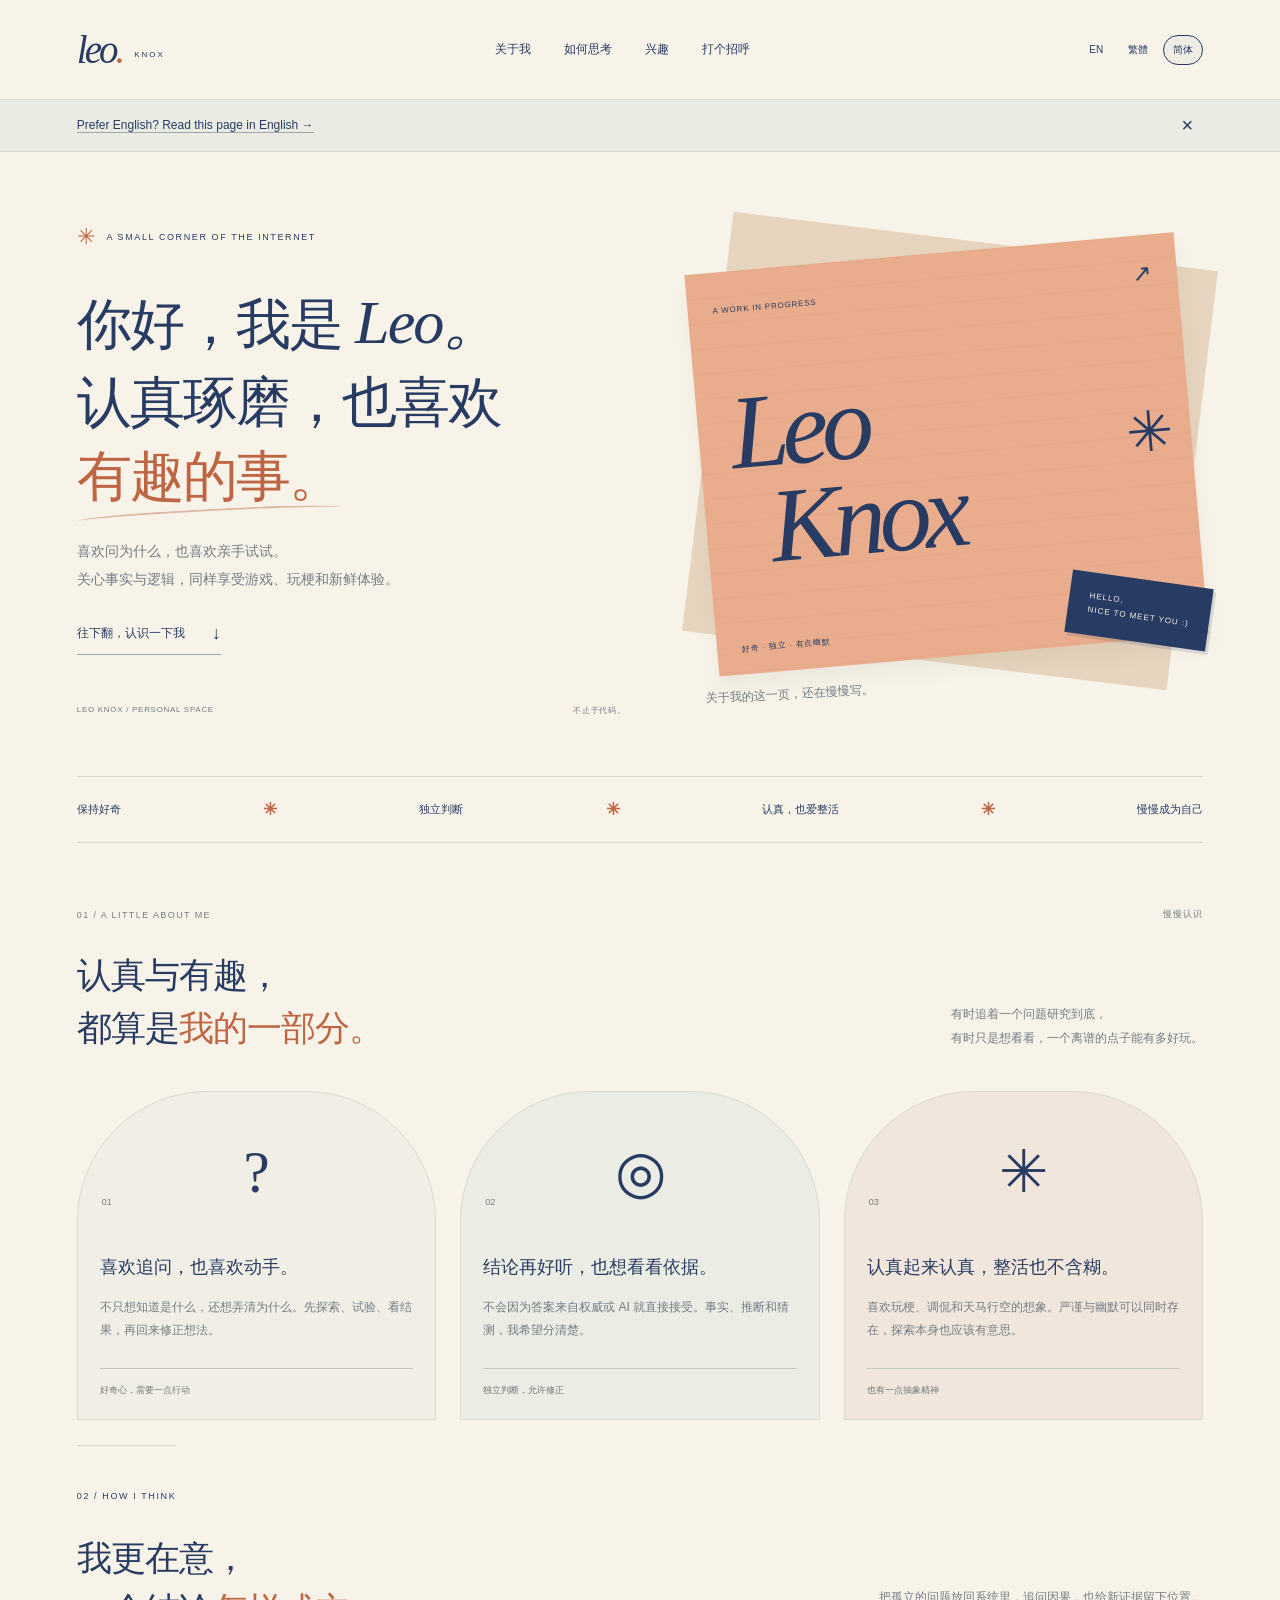
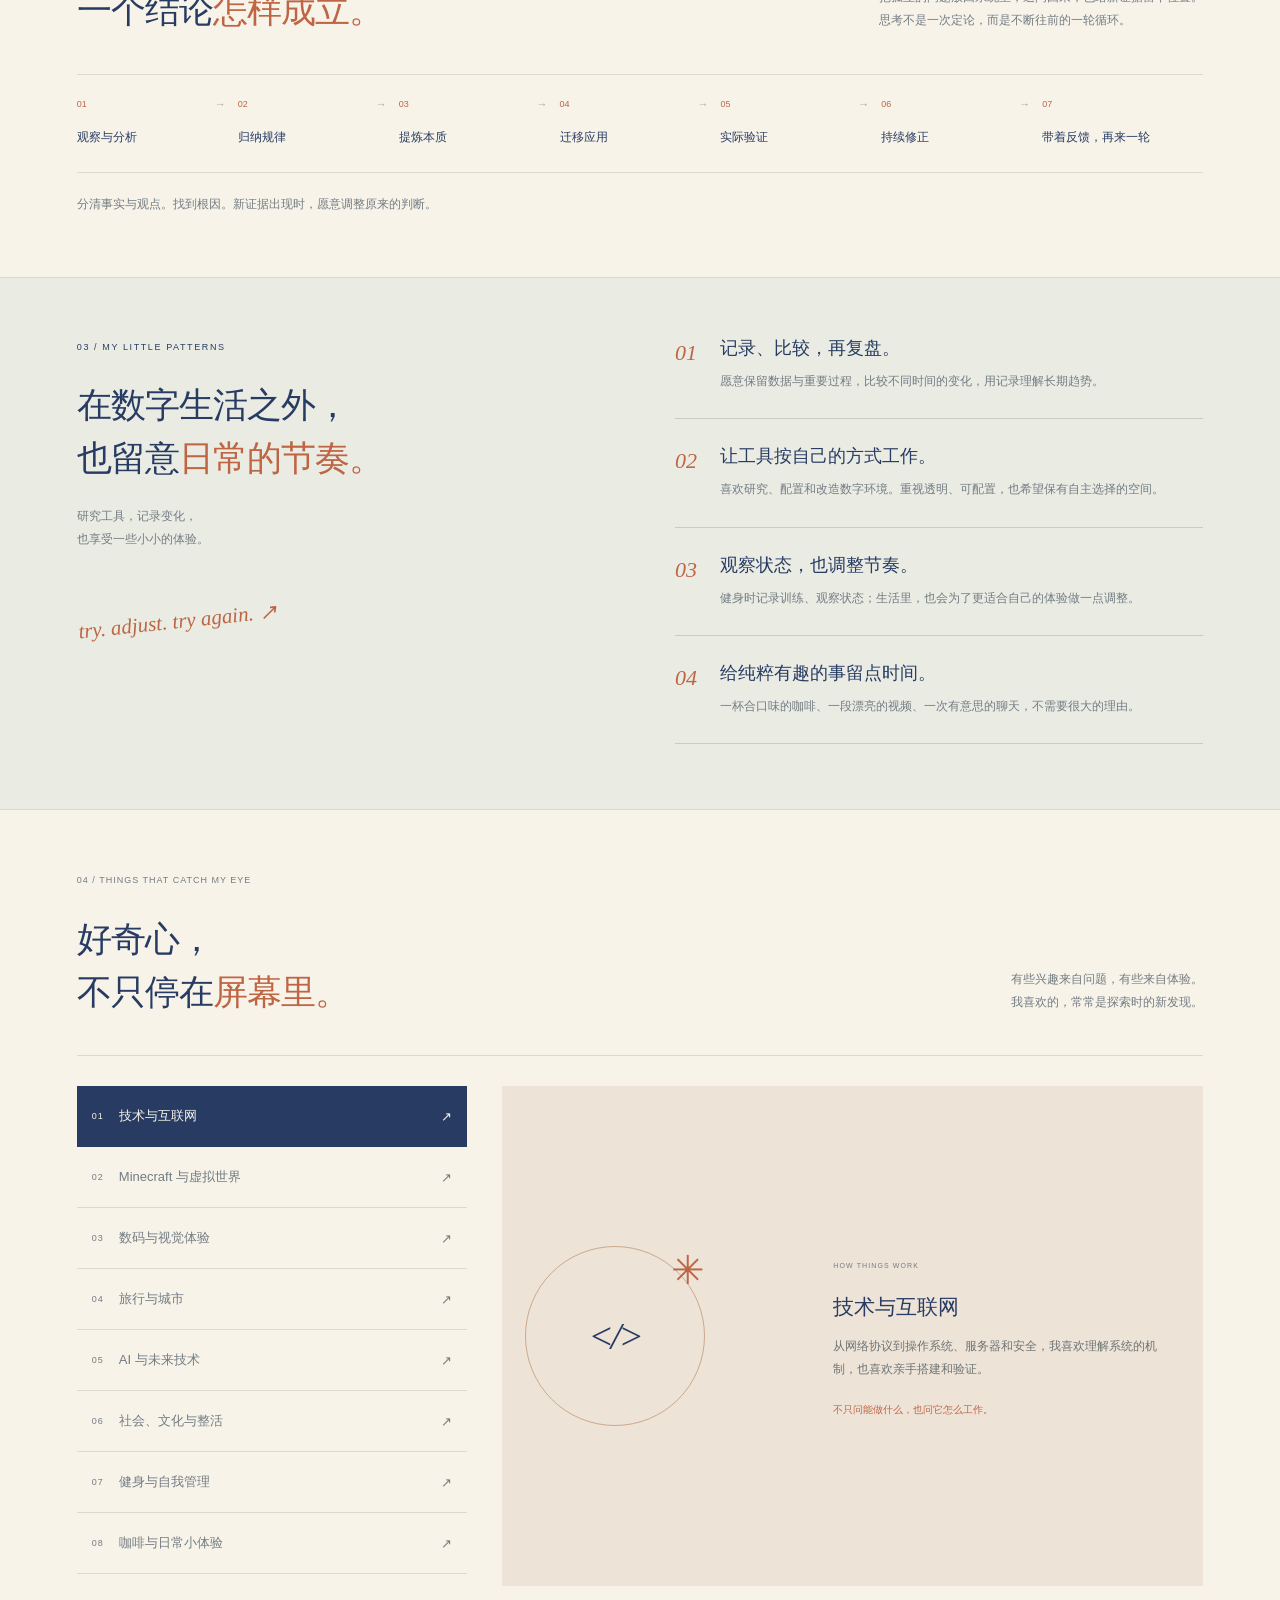
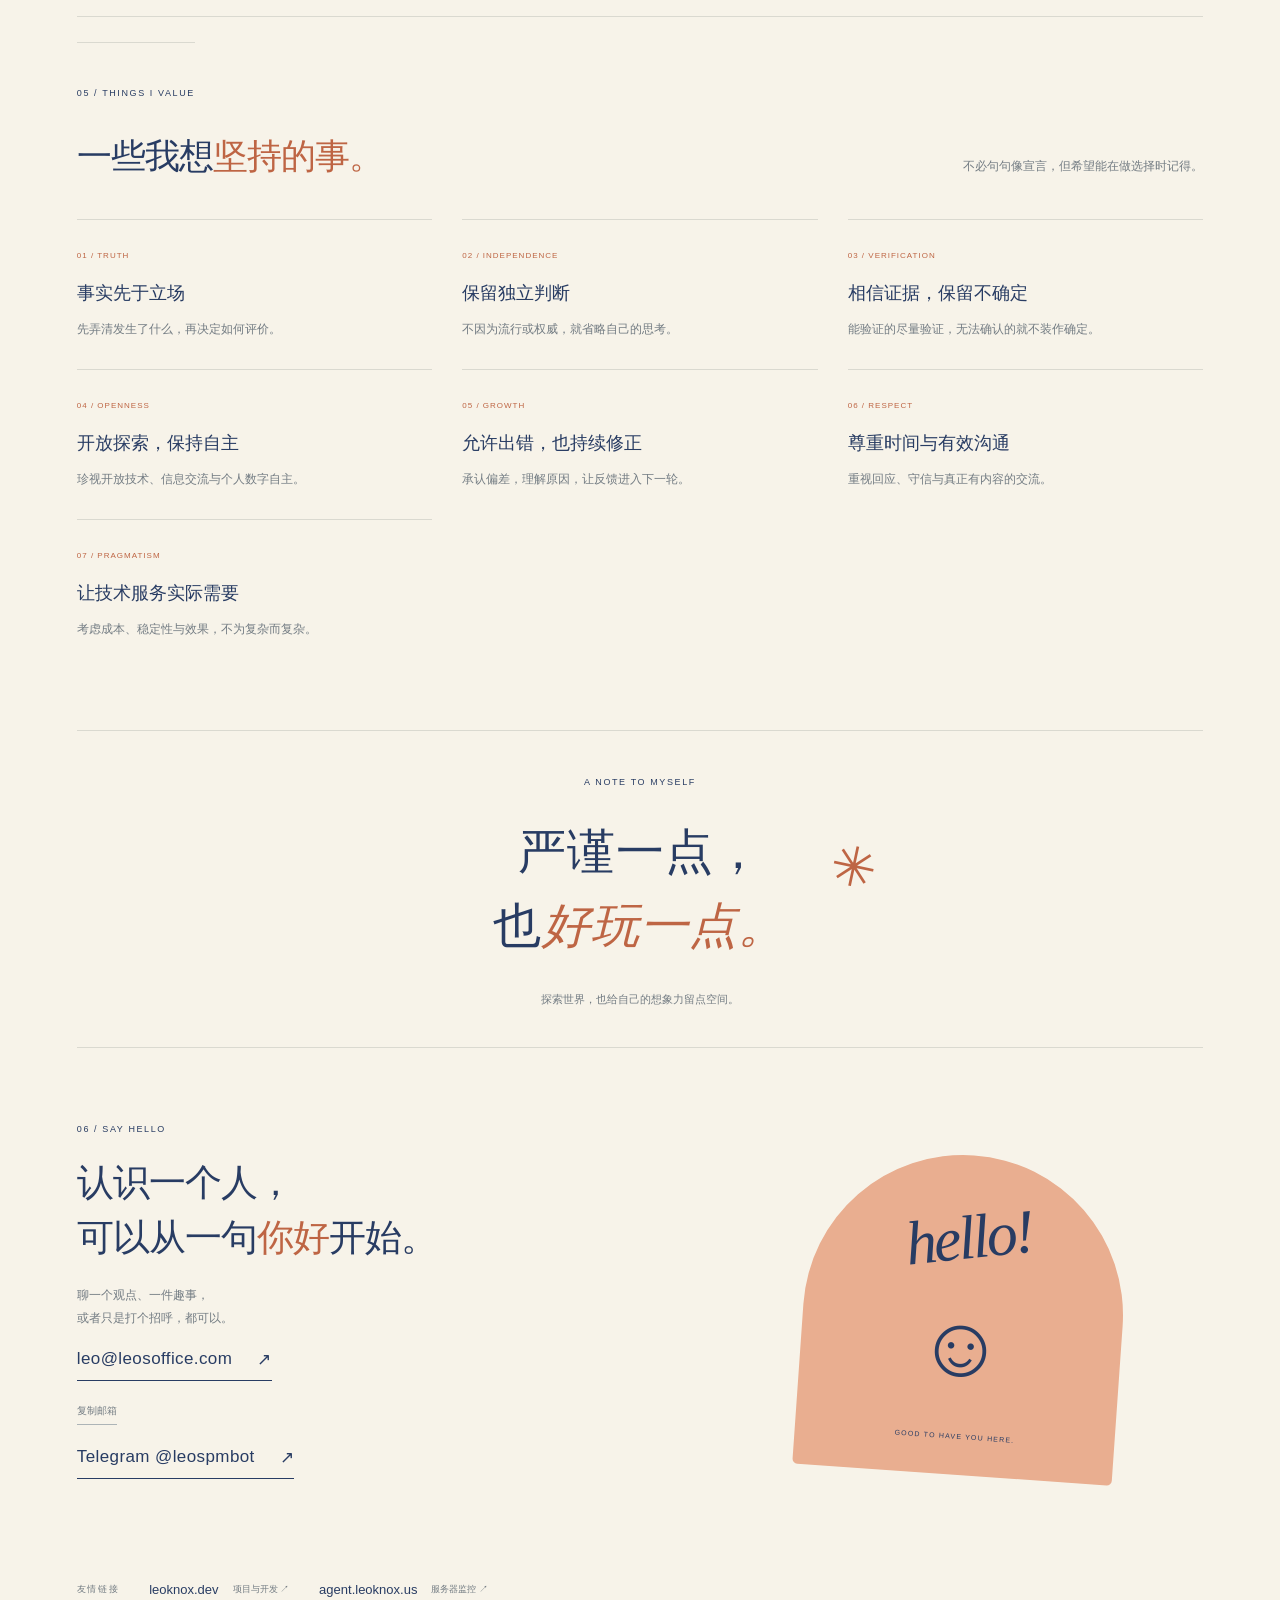
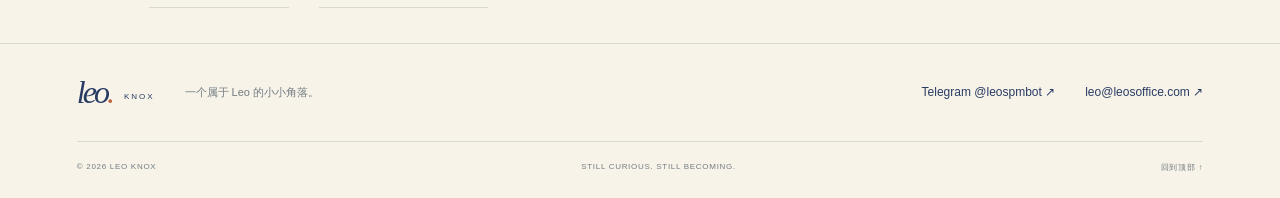
==== commit e6be12ba: "Canonicalize to www, deploy only dist via Workers, add Telegram contact - scripts/build.py: publish " ====
--- a/zh-hans/index.html
+++ b/zh-hans/index.html
@@ -1,8 +1,8 @@
-<!doctype html><html lang="zh-Hans"><head><meta charset="utf-8"><meta name="viewport" content="width=device-width, initial-scale=1"><title>Leo Knox｜好奇、独立思考，也喜欢有趣的事</title><meta name="description" content="认识 Leo Knox：好奇、独立思考、动手实践。聊聊技术、Minecraft、数码体验、城市旅行、AI、健身、咖啡，以及我理解世界的方式。"><meta name="robots" content="index,follow,max-image-preview:large"><meta name="theme-color" content="#f7f3e9"><link rel="canonical" href="https://leoknox.me/zh-hans/"><link rel="alternate" hreflang="en" href="https://leoknox.me/"><link rel="alternate" hreflang="zh-Hant" href="https://leoknox.me/zh-hant/"><link rel="alternate" hreflang="zh-Hans" href="https://leoknox.me/zh-hans/"><link rel="alternate" hreflang="x-default" href="https://leoknox.me/"><meta property="og:type" content="profile"><meta property="og:locale" content="zh_CN"><meta property="og:site_name" content="Leo Knox"><meta property="og:title" content="Leo Knox｜好奇、独立思考，也喜欢有趣的事"><meta property="og:description" content="认识 Leo Knox：好奇、独立思考、动手实践。聊聊技术、Minecraft、数码体验、城市旅行、AI、健身、咖啡，以及我理解世界的方式。"><meta property="og:url" content="https://leoknox.me/zh-hans/"><meta property="og:image" content="https://leoknox.me/assets/og-zh-Hans.png"><meta property="og:image:width" content="1200"><meta property="og:image:height" content="630"><meta property="og:image:alt" content="Leo Knox｜好奇、独立思考，也喜欢有趣的事"><meta name="twitter:card" content="summary_large_image"><meta name="twitter:title" content="Leo Knox｜好奇、独立思考，也喜欢有趣的事"><meta name="twitter:description" content="认识 Leo Knox：好奇、独立思考、动手实践。聊聊技术、Minecraft、数码体验、城市旅行、AI、健身、咖啡，以及我理解世界的方式。"><meta name="twitter:image" content="https://leoknox.me/assets/og-zh-Hans.png"><link rel="icon" type="image/svg+xml" href="../assets/favicon.svg"><link rel="stylesheet" href="../assets/style.css"><script type="application/ld+json">{"@context": "https://schema.org", "@type": "ProfilePage", "name": "Leo Knox｜好奇、独立思考，也喜欢有趣的事", "url": "https://leoknox.me/zh-hans/", "description": "认识 Leo Knox：好奇、独立思考、动手实践。聊聊技术、Minecraft、数码体验、城市旅行、AI、健身、咖啡，以及我理解世界的方式。", "inLanguage": "zh-Hans", "mainEntity": {"@type": "Person", "name": "Leo Knox", "alternateName": "Leo", "email": "leo@leosoffice.com", "url": "https://leoknox.me/zh-hans/"}}</script><script type="module" src="../assets/main.js"></script></head><body><a class="skip" href="#main">跳到正文</a><header><a class="brand" href="./" aria-label="Leo 的个人主页">leo<span>.</span><small>KNOX</small></a><button class="menu" aria-expanded="false" aria-controls="nav">菜单 ＋</button><nav id="nav" aria-label="主导航"><a href="#person">关于我</a><a href="#mind">如何思考</a><a href="#interests">兴趣</a><a href="#contact">打个招呼</a></nav><div class="language-switch" aria-label="选择语言"><a href="../" lang="en" hreflang="en" data-language="en" >EN</a><a href="../zh-hant/" lang="zh-Hant" hreflang="zh-Hant" data-language="zh-Hant" >繁體</a><a href="../zh-hans/" lang="zh-Hans" hreflang="zh-Hans" data-language="zh-Hans" aria-current="page">简体</a></div></header><div id="language-suggestion" class="language-suggestion" hidden><a id="suggested-language" href="./"></a><button id="dismiss-language" aria-label="Dismiss language suggestion / 關閉語言提示 / 关闭语言提示">×</button></div><main id="main"><section class="hero" id="hello"><div class="hero-copy"><div class="eyebrow"><span class="tiny-star">✳</span> A SMALL CORNER OF THE INTERNET</div><h1>你好，我是 <span>Leo。</span><br>认真琢磨，也喜欢<br><em>有趣的事。</em></h1><p>喜欢问为什么，也喜欢亲手试试。<br>关心事实与逻辑，同样享受游戏、玩梗和新鲜体验。</p><a class="intro-link" href="#person">往下翻，认识一下我 <span>↓</span></a><div class="hero-foot"><span>LEO KNOX / PERSONAL SPACE</span><span>不止于代码。</span></div></div><div class="identity-art"><div class="paper-back"></div><div class="identity-paper"><div class="paper-top"><span>A WORK IN PROGRESS</span><span>↗</span></div><div class="name-art" aria-label="Leo Knox">Leo<span>Knox<sup>✳</sup></span></div><div class="paper-bottom"><span>好奇 · 独立 · 有点幽默</span><span>ME, STILL BECOMING.</span></div></div><div class="art-sticker">HELLO,<br>NICE TO MEET YOU :)</div><span class="art-caption">关于我的这一页，还在慢慢写。</span></div></section><div class="small-strip"><span>保持好奇</span><b>✳</b><span>独立判断</span><b>✳</b><span>认真，也爱整活</span><b>✳</b><span>慢慢成为自己</span></div>
+<!doctype html><html lang="zh-Hans"><head><meta charset="utf-8"><meta name="viewport" content="width=device-width, initial-scale=1"><title>Leo Knox｜好奇、独立思考，也喜欢有趣的事</title><meta name="description" content="认识 Leo Knox：好奇、独立思考、动手实践。聊聊技术、Minecraft、数码体验、城市旅行、AI、健身、咖啡，以及我理解世界的方式。"><meta name="robots" content="index,follow,max-image-preview:large"><meta name="theme-color" content="#f7f3e9"><link rel="canonical" href="https://www.leoknox.me/zh-hans/"><link rel="alternate" hreflang="en" href="https://www.leoknox.me/"><link rel="alternate" hreflang="zh-Hant" href="https://www.leoknox.me/zh-hant/"><link rel="alternate" hreflang="zh-Hans" href="https://www.leoknox.me/zh-hans/"><link rel="alternate" hreflang="x-default" href="https://www.leoknox.me/"><meta property="og:type" content="profile"><meta property="og:locale" content="zh_CN"><meta property="og:site_name" content="Leo Knox"><meta property="og:title" content="Leo Knox｜好奇、独立思考，也喜欢有趣的事"><meta property="og:description" content="认识 Leo Knox：好奇、独立思考、动手实践。聊聊技术、Minecraft、数码体验、城市旅行、AI、健身、咖啡，以及我理解世界的方式。"><meta property="og:url" content="https://www.leoknox.me/zh-hans/"><meta property="og:image" content="https://www.leoknox.me/assets/og-zh-Hans.png"><meta property="og:image:width" content="1200"><meta property="og:image:height" content="630"><meta property="og:image:alt" content="Leo Knox｜好奇、独立思考，也喜欢有趣的事"><meta name="twitter:card" content="summary_large_image"><meta name="twitter:title" content="Leo Knox｜好奇、独立思考，也喜欢有趣的事"><meta name="twitter:description" content="认识 Leo Knox：好奇、独立思考、动手实践。聊聊技术、Minecraft、数码体验、城市旅行、AI、健身、咖啡，以及我理解世界的方式。"><meta name="twitter:image" content="https://www.leoknox.me/assets/og-zh-Hans.png"><link rel="icon" type="image/svg+xml" href="../assets/favicon.svg"><link rel="stylesheet" href="../assets/style.css"><script type="application/ld+json">{"@context": "https://schema.org", "@type": "ProfilePage", "name": "Leo Knox｜好奇、独立思考，也喜欢有趣的事", "url": "https://www.leoknox.me/zh-hans/", "description": "认识 Leo Knox：好奇、独立思考、动手实践。聊聊技术、Minecraft、数码体验、城市旅行、AI、健身、咖啡，以及我理解世界的方式。", "inLanguage": "zh-Hans", "mainEntity": {"@type": "Person", "name": "Leo Knox", "alternateName": "Leo", "email": "leo@leosoffice.com", "url": "https://www.leoknox.me/zh-hans/", "sameAs": ["https://t.me/leospmbot", "https://www.leoknox.dev/"]}}</script><script type="module" src="../assets/main.js"></script></head><body><a class="skip" href="#main">跳到正文</a><header><a class="brand" href="./" aria-label="Leo 的个人主页">leo<span>.</span><small>KNOX</small></a><button class="menu" aria-expanded="false" aria-controls="nav">菜单 ＋</button><nav id="nav" aria-label="主导航"><a href="#person">关于我</a><a href="#mind">如何思考</a><a href="#interests">兴趣</a><a href="#contact">打个招呼</a></nav><div class="language-switch" aria-label="选择语言"><a href="../" lang="en" hreflang="en" data-language="en" >EN</a><a href="../zh-hant/" lang="zh-Hant" hreflang="zh-Hant" data-language="zh-Hant" >繁體</a><a href="../zh-hans/" lang="zh-Hans" hreflang="zh-Hans" data-language="zh-Hans" aria-current="page">简体</a></div></header><div id="language-suggestion" class="language-suggestion" hidden><a id="suggested-language" href="./"></a><button id="dismiss-language" aria-label="Dismiss language suggestion / 關閉語言提示 / 关闭语言提示">×</button></div><main id="main"><section class="hero" id="hello"><div class="hero-copy"><div class="eyebrow"><span class="tiny-star">✳</span> A SMALL CORNER OF THE INTERNET</div><h1>你好，我是 <span>Leo。</span><br>认真琢磨，也喜欢<br><em>有趣的事。</em></h1><p>喜欢问为什么，也喜欢亲手试试。<br>关心事实与逻辑，同样享受游戏、玩梗和新鲜体验。</p><a class="intro-link" href="#person">往下翻，认识一下我 <span>↓</span></a><div class="hero-foot"><span>LEO KNOX / PERSONAL SPACE</span><span>不止于代码。</span></div></div><div class="identity-art"><div class="paper-back"></div><div class="identity-paper"><div class="paper-top"><span>A WORK IN PROGRESS</span><span>↗</span></div><div class="name-art" aria-label="Leo Knox">Leo<span>Knox<sup>✳</sup></span></div><div class="paper-bottom"><span>好奇 · 独立 · 有点幽默</span><span>ME, STILL BECOMING.</span></div></div><div class="art-sticker">HELLO,<br>NICE TO MEET YOU :)</div><span class="art-caption">关于我的这一页，还在慢慢写。</span></div></section><div class="small-strip"><span>保持好奇</span><b>✳</b><span>独立判断</span><b>✳</b><span>认真，也爱整活</span><b>✳</b><span>慢慢成为自己</span></div>
 <section class="person-section" id="person"><div class="section-label"><span>01 / A LITTLE ABOUT ME</span><span>慢慢认识</span></div><div class="person-intro"><h2>认真与有趣，<br>都算是<span>我的一部分。</span></h2><p>有时追着一个问题研究到底，<br>有时只是想看看，一个离谱的点子能有多好玩。</p></div><div class="trait-grid"><article><span class="trait-symbol">?</span><span class="trait-num">01</span><h3>喜欢追问，也喜欢动手。</h3><p>不只想知道是什么，还想弄清为什么。先探索、试验、看结果，再回来修正想法。</p><span class="trait-tag">好奇心，需要一点行动</span></article><article><span class="trait-symbol">◎</span><span class="trait-num">02</span><h3>结论再好听，也想看看依据。</h3><p>不会因为答案来自权威或 AI 就直接接受。事实、推断和猜测，我希望分清楚。</p><span class="trait-tag">独立判断，允许修正</span></article><article><span class="trait-symbol">✳</span><span class="trait-num">03</span><h3>认真起来认真，整活也不含糊。</h3><p>喜欢玩梗、调侃和天马行空的想象。严谨与幽默可以同时存在，探索本身也应该有意思。</p><span class="trait-tag">也有一点抽象精神</span></article></div></section>
 <section class="mind-section" id="mind"><span class="eyebrow">02 / HOW I THINK</span><div class="person-intro"><h2>我更在意，<br>一个结论<span>怎样成立。</span></h2><p>把孤立的问题放回系统里，追问因果，也给新证据留下位置。<br>思考不是一次定论，而是不断往前的一轮循环。</p></div><ol class="thinking-loop"><li><span>01</span>观察与分析</li><li><span>02</span>归纳规律</li><li><span>03</span>提炼本质</li><li><span>04</span>迁移应用</li><li><span>05</span>实际验证</li><li><span>06</span>持续修正</li><li><span>07</span>带着反馈，再来一轮</li></ol><p class="mind-note">分清事实与观点。找到根因。新证据出现时，愿意调整原来的判断。</p></section>
 <section class="habit-section" id="habits"><div class="habit-title"><span class="eyebrow">03 / MY LITTLE PATTERNS</span><h2>在数字生活之外，<br>也留意<span>日常的节奏。</span></h2><p>研究工具，记录变化，<br>也享受一些小小的体验。</p><span class="hand-note">try. adjust. try again. ↗</span></div><div class="habit-list"><article><span>01</span><div><h3>记录、比较，再复盘。</h3><p>愿意保留数据与重要过程，比较不同时间的变化，用记录理解长期趋势。</p></div></article><article><span>02</span><div><h3>让工具按自己的方式工作。</h3><p>喜欢研究、配置和改造数字环境。重视透明、可配置，也希望保有自主选择的空间。</p></div></article><article><span>03</span><div><h3>观察状态，也调整节奏。</h3><p>健身时记录训练、观察状态；生活里，也会为了更适合自己的体验做一点调整。</p></div></article><article><span>04</span><div><h3>给纯粹有趣的事留点时间。</h3><p>一杯合口味的咖啡、一段漂亮的视频、一次有意思的聊天，不需要很大的理由。</p></div></article></div></section>
 <section class="interest-section" id="interests"><div class="section-label"><span>04 / THINGS THAT CATCH MY EYE</span></div><div class="interest-heading"><h2>好奇心，<br>不只停在<span>屏幕里。</span></h2><p>有些兴趣来自问题，有些来自体验。<br>我喜欢的，常常是探索时的新发现。</p></div><div class="interest-layout"><div class="interest-tabs" role="group" aria-label="选择兴趣"><button data-interest="technology" aria-controls="interest-technology" aria-pressed="true"><span>01</span> 技术与互联网 <b>↗</b></button><button data-interest="minecraft" aria-controls="interest-minecraft" aria-pressed="false"><span>02</span> Minecraft 与虚拟世界 <b>↗</b></button><button data-interest="visuals" aria-controls="interest-visuals" aria-pressed="false"><span>03</span> 数码与视觉体验 <b>↗</b></button><button data-interest="cities" aria-controls="interest-cities" aria-pressed="false"><span>04</span> 旅行与城市 <b>↗</b></button><button data-interest="ai" aria-controls="interest-ai" aria-pressed="false"><span>05</span> AI 与未来技术 <b>↗</b></button><button data-interest="culture" aria-controls="interest-culture" aria-pressed="false"><span>06</span> 社会、文化与整活 <b>↗</b></button><button data-interest="fitness" aria-controls="interest-fitness" aria-pressed="false"><span>07</span> 健身与自我管理 <b>↗</b></button><button data-interest="coffee" aria-controls="interest-coffee" aria-pressed="false"><span>08</span> 咖啡与日常小体验 <b>↗</b></button></div><div class="interest-panels" aria-live="polite"><article class="interest-view" id="interest-technology" data-interest-panel="technology"><div class="interest-illustration" aria-hidden="true"><span>&lt;/&gt;</span><i>✳</i></div><div class="interest-text"><span>HOW THINGS WORK</span><h3>技术与互联网</h3><p>从网络协议到操作系统、服务器和安全，我喜欢理解系统的机制，也喜欢亲手搭建和验证。</p><span class="interest-caption">不只问能做什么，也问它怎么工作。</span></div></article><article class="interest-view" id="interest-minecraft" data-interest-panel="minecraft"><div class="interest-illustration" aria-hidden="true"><span>▦</span><i>✳</i></div><div class="interest-text"><span>WORLDS TO EXPLORE</span><h3>Minecraft 与虚拟世界</h3><p>喜欢 Minecraft 的自由度、探索与创造，也对互动、社群以及不同语言背景的玩家感兴趣。</p><span class="interest-caption">游戏的目标之外，还有一起玩的人。</span></div></article><article class="interest-view" id="interest-visuals" data-interest-panel="visuals"><div class="interest-illustration" aria-hidden="true"><span>◉</span><i>✳</i></div><div class="interest-text"><span>DETAILS YOU CAN FEEL</span><h3>数码与视觉体验</h3><p>会关注屏幕、HDR、高刷新率、硬件性能与系统体验。参数可以比较，真正的感受还得亲眼看看。</p><span class="interest-caption">一段漂亮的画面，本身就能带来快乐。</span></div></article><article class="interest-view" id="interest-cities" data-interest-panel="cities"><div class="interest-illustration" aria-hidden="true"><span>↗</span><i>✳</i></div><div class="interest-text"><span>OUTSIDE THE SCREEN</span><h3>旅行与城市</h3><p>喜欢接触不同城市与环境，观察交通、基础设施、公共服务和生活方式。旅行也是理解现实世界的方式。</p><span class="interest-caption">不只看风景，也看看一座城市如何运转。</span></div></article><article class="interest-view" id="interest-ai" data-interest-panel="ai"><div class="interest-illustration" aria-hidden="true"><span>✧</span><i>✳</i></div><div class="interest-text"><span>TOOLS AND QUESTIONS</span><h3>AI 与未来技术</h3><p>乐于使用 AI，也关心能力边界、推理质量与错误。它既是协作者，也是值得继续研究和质疑的对象。</p><span class="interest-caption">拥抱新工具，但不交出自己的判断。</span></div></article><article class="interest-view" id="interest-culture" data-interest-panel="culture"><div class="interest-illustration" aria-hidden="true"><span>!?</span><i>✳</i></div><div class="interest-text"><span>IDEAS WORTH SHARING</span><h3>社会、文化与整活</h3><p>喜欢从日常事件聊到历史、制度、激励和人的行为，也喜欢互联网幽默、表情包与创造性的夸张想象。</p><span class="interest-caption">交流可以有深度，也可以很抽象。</span></div></article><article class="interest-view" id="interest-fitness" data-interest-panel="fitness"><div class="interest-illustration" aria-hidden="true"><span>↟</span><i>✳</i></div><div class="interest-text"><span>NOTICE THE PROGRESS</span><h3>健身与自我管理</h3><p>通过训练、记录与观察了解自己的状态。比起只靠感觉，也愿意用数据看看变化发生在哪里。</p><span class="interest-caption">观察进展，再调整下一步。</span></div></article><article class="interest-view" id="interest-coffee" data-interest-panel="coffee"><div class="interest-illustration" aria-hidden="true"><span>~</span><i>✳</i></div><div class="interest-text"><span>SMALL THINGS MATTER</span><h3>咖啡与日常小体验</h3><p>一杯合口味的咖啡、一场轻松又有内容的聊天，或者突然冒出的点子，都可以让普通的一天更有意思。</p><span class="interest-caption">一些小事，也值得认真感受。</span></div></article></div></div></section>
 <section class="principle-section" id="principles"><span class="eyebrow">05 / THINGS I VALUE</span><div class="person-intro"><h2>一些我想<span>坚持的事。</span></h2><p>不必句句像宣言，但希望能在做选择时记得。</p></div><div class="principle-grid"><article><span>01 / TRUTH</span><h3>事实先于立场</h3><p>先弄清发生了什么，再决定如何评价。</p></article><article><span>02 / INDEPENDENCE</span><h3>保留独立判断</h3><p>不因为流行或权威，就省略自己的思考。</p></article><article><span>03 / VERIFICATION</span><h3>相信证据，保留不确定</h3><p>能验证的尽量验证，无法确认的就不装作确定。</p></article><article><span>04 / OPENNESS</span><h3>开放探索，保持自主</h3><p>珍视开放技术、信息交流与个人数字自主。</p></article><article><span>05 / GROWTH</span><h3>允许出错，也持续修正</h3><p>承认偏差，理解原因，让反馈进入下一轮。</p></article><article><span>06 / RESPECT</span><h3>尊重时间与有效沟通</h3><p>重视回应、守信与真正有内容的交流。</p></article><article><span>07 / PRAGMATISM</span><h3>让技术服务实际需要</h3><p>考虑成本、稳定性与效果，不为复杂而复杂。</p></article></div></section>
 <section class="notebook"><span class="eyebrow">A NOTE TO MYSELF</span><p>严谨一点，<br>也<span>好玩一点。</span><i>✳</i></p><span>探索世界，也给自己的想象力留点空间。</span></section>
-<section class="contact-section" id="contact"><div><span class="eyebrow">06 / SAY HELLO</span><h2>认识一个人，<br>可以从一句<span>你好</span>开始。</h2><p>聊一个观点、一件趣事，<br>或者只是打个招呼，都可以。</p><a class="email" href="mailto:leo@leosoffice.com">leo@leosoffice.com <span>↗</span></a><button id="copy-email" data-copied="已复制 ✓" data-copy-status="邮箱已复制。" data-copy-fail="请手动复制：leo@leosoffice.com">复制邮箱</button><p id="copy-status" role="status"></p></div><div class="contact-art" aria-hidden="true"><span>hello!</span><i>☺</i><small>GOOD TO HAVE YOU HERE.</small></div></section></main><section class="friends"><span class="eyebrow">友情链接</span><a href="https://leoknox.dev/">leoknox.dev <span>项目与开发 ↗</span></a><a href="https://agent.leoknox.us/">agent.leoknox.us <span>服务器监控 ↗</span></a></section><footer><a class="brand" href="./">leo<span>.</span><small>KNOX</small></a><span>一个属于 Leo 的小小角落。</span><a href="mailto:leo@leosoffice.com">leo@leosoffice.com ↗</a><div class="footer-bottom"><span>© 2026 LEO KNOX</span><span>STILL CURIOUS. STILL BECOMING.</span><a href="#main">回到顶部 ↑</a></div></footer></body></html>+<section class="contact-section" id="contact"><div><span class="eyebrow">06 / SAY HELLO</span><h2>认识一个人，<br>可以从一句<span>你好</span>开始。</h2><p>聊一个观点、一件趣事，<br>或者只是打个招呼，都可以。</p><a class="email" href="mailto:leo@leosoffice.com">leo@leosoffice.com <span>↗</span></a><button id="copy-email" data-copied="已复制 ✓" data-copy-status="邮箱已复制。" data-copy-fail="请手动复制：leo@leosoffice.com">复制邮箱</button><a class="email tg" href="https://t.me/leospmbot">Telegram @leospmbot <span>↗</span></a><p id="copy-status" role="status"></p></div><div class="contact-art" aria-hidden="true"><span>hello!</span><i>☺</i><small>GOOD TO HAVE YOU HERE.</small></div></section></main><section class="friends"><span class="eyebrow">友情链接</span><a href="https://www.leoknox.dev/">leoknox.dev <span>项目与开发 ↗</span></a><a href="https://agent.leoknox.us/">agent.leoknox.us <span>服务器监控 ↗</span></a></section><footer><a class="brand" href="./">leo<span>.</span><small>KNOX</small></a><span>一个属于 Leo 的小小角落。</span><a class="footer-tg" href="https://t.me/leospmbot">Telegram @leospmbot ↗</a><a href="mailto:leo@leosoffice.com">leo@leosoffice.com ↗</a><div class="footer-bottom"><span>© 2026 LEO KNOX</span><span>STILL CURIOUS. STILL BECOMING.</span><a href="#main">回到顶部 ↑</a></div></footer></body></html>
--- a/assets/style.css
+++ b/assets/style.css
@@ -1,3 +1,5 @@
 :root{--paper:#f7f3e9;--ink:#283c63;--muted:#737c83;--line:#dad9d0;--orange:#be6544;--peach:#ecb395;--serif:Georgia,'Songti SC','STSong',serif}*{box-sizing:border-box}html{scroll-behavior:smooth;scroll-padding-top:28px}body{margin:0;background:var(--paper);color:var(--ink);font-family:Arial,'PingFang SC','Microsoft YaHei',sans-serif;-webkit-font-smoothing:antialiased}a{color:inherit;text-decoration:none}button{font:inherit;cursor:pointer}p{line-height:1.95}h1,h2,h3,p{margin-top:0}h1,h2,h3{font-weight:500}a:focus-visible,button:focus-visible{outline:2px solid var(--orange);outline-offset:6px}::selection{background:#efc9ac;color:var(--ink)}header,main,footer{max-width:1440px;margin:auto}header{height:100px;display:flex;align-items:center;gap:35px;padding:0 6%;border-bottom:1px solid var(--line)}.brand{display:inline-flex;align-items:baseline;font-family:var(--serif);font-size:39px;letter-spacing:-3px;font-style:italic}.brand>span{color:var(--orange)}.brand small{font-family:Arial,sans-serif;font-size:8px;font-style:normal;letter-spacing:2px;margin-left:12px;align-self:center;margin-top:9px}.header-mail{font-size:9px;letter-spacing:1px;display:flex;gap:25px;border-bottom:1px solid var(--ink);padding-bottom:7px}.header-mail>span{font-size:15px}nav{display:flex;gap:33px;margin:auto;font-size:12px}nav a:hover{color:var(--orange)}.menu{display:none}.hero{display:grid;grid-template-columns:1.05fr 1fr;gap:55px;padding:65px 6% 60px;align-items:center}.eyebrow{font-size:9px;letter-spacing:1.6px;line-height:1.8}.hero .eyebrow{display:flex;gap:10px;align-items:center}.tiny-star{color:var(--orange);font-size:22px}.hero h1{font-size:clamp(38px,4.3vw,62px);line-height:1.35;letter-spacing:-2px;margin:24px 0}.hero h1>span{font-family:var(--serif);font-style:italic;font-size:1.13em}.hero h1 em{font-style:normal;color:var(--orange);position:relative;display:inline-block}.hero h1 em:after{content:'';height:9px;border-top:2px solid #be65446b;position:absolute;left:0;right:0;bottom:-7px;border-radius:50%;transform:rotate(-3deg)}.hero p{font-size:14px;color:var(--muted);line-height:2;margin-bottom:30px}.intro-link{display:inline-flex;align-items:center;gap:27px;border-bottom:1px solid #9da7ac;padding:0 0 10px;font-size:12px}.intro-link>span{font-size:18px}.intro-link:hover{color:var(--orange)}.hero-foot{font-size:8px;letter-spacing:.7px;display:flex;justify-content:space-between;gap:20px;margin-top:50px;color:var(--muted)}.identity-art{position:relative;padding:15px 12px 40px 20px;min-height:480px;display:flex;align-items:center;justify-content:center}.paper-back{position:absolute;inset:13px 10px 45px 25px;background:#e6d4bf;transform:rotate(7deg)}.identity-paper{position:relative;background:#e9ad8d;width:100%;min-height:403px;padding:25px 25px 20px;display:flex;flex-direction:column;justify-content:space-between;transform:rotate(-5deg);box-shadow:0 12px 18px #74644a12;background-image:linear-gradient(#7949270c 1px,transparent 1px);background-size:100% 25px}.paper-top,.paper-bottom{font-size:8px;letter-spacing:.8px;display:flex;align-items:center;justify-content:space-between;gap:10px}.paper-top>span:last-child{font-size:23px}.paper-bottom{font-size:8px}.paper-bottom>span:last-child{font-size:6px;letter-spacing:1px}.name-art{font-family:var(--serif);font-size:105px;letter-spacing:-7px;line-height:.91;font-style:italic;margin:10px 0 15px 7px}.name-art>span{display:block;margin-left:32px;position:relative}.name-art sup{position:absolute;top:-38px;right:-8px;font-style:normal;font-size:56px;letter-spacing:0}.art-sticker{position:absolute;right:-7px;bottom:65px;background:var(--ink);color:var(--paper);transform:rotate(8deg);padding:17px 20px;font-size:8px;line-height:1.8;letter-spacing:1px;box-shadow:3px 3px 0 #283c6325}.art-caption{position:absolute;bottom:4px;left:25px;font-family:var(--serif);font-size:12px;color:var(--muted);transform:rotate(-3deg)}.small-strip{display:flex;justify-content:space-between;gap:20px;align-items:center;margin:0 6%;padding:22px 0;border-top:1px solid var(--line);border-bottom:1px solid var(--line);font-size:11px}.small-strip b{color:var(--orange);font-size:17px}.person-section{padding:65px 6%}.section-label{font-size:9px;letter-spacing:1.4px;display:flex;align-items:center;justify-content:space-between;color:var(--muted);gap:25px}.section-label>span:last-child{letter-spacing:1px}.person-intro,.interest-heading{display:flex;align-items:end;justify-content:space-between;gap:40px;margin:28px 0 36px}h2{font-size:35px;line-height:1.5;letter-spacing:-1px;margin-bottom:0}h2>span{font-family:var(--serif);color:var(--orange)}.person-intro>p,.interest-heading>p{color:var(--muted);font-size:12px;margin:0 0 5px}.trait-grid{display:grid;grid-template-columns:repeat(3,1fr);gap:24px}.trait-grid article{position:relative;padding:25px 22px 22px;border:1px solid var(--line);border-radius:130px 130px 0 0;background:#f1efe5}.trait-grid article:nth-child(2){background:#ebece3}.trait-grid article:nth-child(3){background:#f1e6dc}.trait-symbol{font-family:var(--serif);font-size:59px;font-weight:400;height:110px;display:flex;align-items:center;justify-content:center}.trait-num{position:absolute;top:105px;left:24px;font-size:9px;color:var(--muted)}.trait-grid h3{font-size:18px;margin:25px 0 13px;line-height:1.7}.trait-grid p{font-size:12px;color:var(--muted);margin-bottom:25px}.trait-tag{font-size:9px;padding-top:15px;border-top:1px solid #c5c6bb;display:block;color:#6e7778}.habit-section{padding:58px 6% 65px;background:#eaece4;display:grid;grid-template-columns:1fr 1fr;gap:70px;border-top:1px solid var(--line);border-bottom:1px solid var(--line)}.habit-title h2{margin:24px 0 20px}.habit-title>p{font-size:12px;color:var(--muted)}.hand-note{display:block;font:italic 21px var(--serif);transform:rotate(-6deg);color:var(--orange);margin-top:40px}.habit-list article{display:flex;gap:23px;padding:25px 0;border-bottom:1px solid #c7cec1}.habit-list article:first-child{padding-top:0}.habit-list article>span{font:italic 22px var(--serif);color:var(--orange);padding-top:4px}.habit-list h3{font-size:18px;margin:0 0 10px}.habit-list p{font-size:12px;color:var(--muted);margin:0}.interest-section{padding:65px 6%}.interest-layout{display:grid;grid-template-columns:1fr 1.8fr;border-top:1px solid var(--line);border-bottom:1px solid var(--line);gap:35px;padding:30px 0}.interest-tabs{display:flex;flex-direction:column}.interest-tabs button{font-size:13px;text-align:left;background:transparent;color:var(--muted);border:0;border-bottom:1px solid var(--line);padding:24px 15px;display:flex;align-items:center;gap:15px}.interest-tabs button>span{font-size:9px;letter-spacing:1px}.interest-tabs button>b{font-weight:400;margin-left:auto}.interest-tabs button[aria-pressed=true]{background:#283c63;color:var(--paper);border-color:var(--ink)}.interest-tabs button:hover{color:var(--orange)}.interest-tabs button[aria-pressed=true]:hover{color:var(--paper)}.interest-view{background:#eee3d7;display:grid;grid-template-columns:.9fr 1.1fr;padding:30px 23px;align-items:center;gap:25px;min-height:300px}.interest-illustration{position:relative;border-radius:50%;border:1px solid #caa98e;aspect-ratio:1;display:grid;place-items:center;color:var(--ink);max-width:180px;width:100%}.interest-illustration>span{font:italic 38px var(--serif);letter-spacing:-3px}.interest-illustration i{position:absolute;right:-1px;top:0;font-style:normal;color:var(--orange);font-size:40px}.interest-text>span:first-child{font-size:7px;letter-spacing:1.1px;color:var(--muted)}.interest-text h3{font-size:21px;line-height:1.5;margin:19px 0 13px}.interest-text p{font-size:12px;color:#6d7476;line-height:1.9}.interest-caption{font-size:10px;color:var(--orange);display:block;margin-top:20px;line-height:1.8}.notebook{margin:0 6% 65px;padding:40px 0;text-align:center;border-top:1px solid var(--line);border-bottom:1px solid var(--line)}.notebook>p{font-family:var(--serif);font-size:48px;line-height:1.55;letter-spacing:1px;position:relative;width:fit-content;margin:25px auto}.notebook>p>span{font-style:italic;color:var(--orange)}.notebook>p>i{font-size:55px;font-style:normal;position:absolute;right:-90px;top:10px;color:var(--orange);transform:rotate(12deg)}.notebook>span:last-child{font-size:11px;color:var(--muted)}.contact-section{padding:5px 6% 60px;display:grid;grid-template-columns:1.2fr 1fr;gap:70px;align-items:center}.contact-section h2{margin:18px 0;font-size:37px}.contact-section p{font-size:12px;color:var(--muted)}.email{font-size:17px;letter-spacing:.4px;border-bottom:1px solid var(--ink);padding:6px 0 10px;display:inline-flex;gap:25px;align-items:center}.email:hover{color:var(--orange)}#copy-email{background:transparent;border:0;border-bottom:1px solid #adb4b7;padding:5px 0 6px;color:var(--muted);font-size:10px;display:block;margin-top:18px}#copy-status{min-height:22px;font-size:11px}.contact-art{background:#e9ae90;color:var(--ink);border-radius:50% 50% 5px 5px;min-height:320px;padding:35px;display:flex;flex-direction:column;justify-content:space-between;align-items:center;transform:rotate(4deg);max-width:320px;width:100%;justify-self:center}.contact-art>span{font:italic 62px var(--serif);letter-spacing:-3px;margin-top:12px;transform:rotate(-10deg)}.contact-art>i{font-size:86px;font-style:normal;line-height:1;margin:5px 0 20px}.contact-art>small{font-size:7px;letter-spacing:1.2px}footer{border-top:1px solid var(--line);padding:30px 6% 25px;display:flex;align-items:center;gap:30px;flex-wrap:wrap}footer>.brand{font-size:32px}footer>span{font-size:11px;color:var(--muted)}footer>a:last-of-type{font-size:12px;margin-left:auto}.footer-bottom{width:100%;border-top:1px solid var(--line);padding-top:20px;display:flex;justify-content:space-between;gap:25px;font-size:8px;color:var(--muted);letter-spacing:.7px}.skip{position:absolute;top:-100px}.skip:focus{top:10px;left:10px;padding:12px;background:var(--paper);z-index:10}.error-page{padding:80px 6%;min-height:70vh}.error-page h1{font-size:50px;line-height:1.5}.error-page p{font-size:14px;color:var(--muted)}.no-js p{font-size:13px;color:var(--muted)}@media(min-width:1440px){body{max-width:1440px;margin:auto;border-left:1px solid var(--line);border-right:1px solid var(--line)}}@media(max-width:1050px){.hero{gap:35px}.identity-art{min-height:440px;padding-left:10px}.identity-paper{min-height:370px;padding:22px}.name-art{font-size:90px}.name-art>span{margin-left:18px}.name-art sup{font-size:45px;right:-2px}.paper-bottom>span:last-child{display:none}.trait-grid{gap:17px}.trait-grid h3{font-size:16px}.habit-section{gap:45px}.interest-layout{gap:25px}.interest-view{padding:25px 20px;gap:20px;grid-template-columns:.8fr 1.2fr}.interest-illustration>span{font-size:30px}.interest-text h3{font-size:19px}.contact-section{gap:40px}}@media(max-width:760px){header{height:78px;gap:20px;position:relative}.brand{font-size:33px}.brand small{font-size:7px;margin-left:9px}.header-mail{margin-left:auto;font-size:8px;gap:13px}.menu{display:block;background:transparent;border:1px solid var(--line);color:var(--ink);padding:8px 10px;font-size:10px;order:3}nav{display:none;position:absolute;left:0;right:0;top:77px;background:var(--paper);border-bottom:1px solid var(--line);padding:25px 6%;z-index:10;gap:25px;font-size:12px}nav.open{display:flex}.hero{padding:40px 6% 35px;grid-template-columns:1fr;gap:25px}.hero h1{font-size:clamp(37px,7.5vw,56px);letter-spacing:-1.3px;margin-top:22px}.hero p{font-size:13px}.eyebrow{font-size:8px;letter-spacing:1px}.hero-foot{margin-top:28px;font-size:7px;justify-content:start;gap:30px}.identity-art{min-height:415px;max-width:440px;width:100%;margin:0 auto;padding:15px 10px 35px}.identity-paper{min-height:335px}.name-art{font-size:100px;margin-left:10px}.name-art>span{margin-left:30px}.name-art sup{font-size:46px;right:10px}.art-sticker{right:-2px;bottom:50px;font-size:7px;padding:12px 16px}.art-caption{font-size:11px;bottom:0;left:15px}.paper-back{inset:20px 10px 45px 15px}.small-strip{font-size:9px;gap:8px;padding:18px 0}.small-strip b{font-size:12px}.small-strip>span:last-child{display:none}.small-strip>b:last-of-type{display:none}.person-section{padding-top:42px;padding-bottom:42px}.section-label{font-size:8px;letter-spacing:1px}.person-intro,.interest-heading{flex-direction:column;align-items:start;gap:17px;margin-top:22px;margin-bottom:28px}h2{font-size:29px;letter-spacing:-.8px}.person-intro>p,.interest-heading>p{font-size:12px}.trait-grid{grid-template-columns:1fr;gap:20px}.trait-grid article{border-radius:0;padding:24px;display:grid;grid-template-columns:70px 1fr;column-gap:20px}.trait-symbol{grid-row:1/4;align-self:center;height:90px;font-size:51px}.trait-num{position:static;grid-column:2;font-size:8px}.trait-grid h3{font-size:18px;grid-column:2;margin:10px 0}.trait-grid p{grid-column:2;margin:0 0 15px}.trait-tag{grid-column:2;font-size:9px}.habit-section{padding-top:40px;padding-bottom:42px;grid-template-columns:1fr;gap:35px}.habit-title h2{margin:20px 0 16px}.hand-note{font-size:20px;margin:25px 0 0}.habit-list article{padding:22px 0}.habit-list h3{font-size:17px}.habit-list p{font-size:12px}.interest-section{padding-top:42px;padding-bottom:42px}.interest-layout{grid-template-columns:1fr;gap:22px;padding:20px 0}.interest-tabs{display:grid;grid-template-columns:1fr 1fr;gap:8px}.interest-tabs button{border:1px solid var(--line);padding:15px 12px;font-size:11px;gap:8px}.interest-tabs button>span{font-size:8px}.interest-view{min-height:270px;padding:25px 20px;grid-template-columns:.8fr 1.2fr;gap:23px}.interest-illustration>span{font-size:30px}.interest-illustration i{font-size:28px;top:-6px;right:-6px}.interest-text h3{font-size:20px;margin-top:14px}.interest-text p{font-size:11px}.interest-text>span:first-child{font-size:6px}.interest-caption{font-size:9px}.notebook{margin-bottom:42px;padding:30px 0}.notebook>p{font-size:38px;line-height:1.6}.notebook>p>i{font-size:32px;right:-45px;top:4px}.notebook>span:last-child{font-size:10px}.contact-section{grid-template-columns:1fr;gap:25px;padding-bottom:40px}.contact-section h2{font-size:31px}.contact-art{min-height:280px;max-width:280px;padding:30px;margin-bottom:15px}.contact-art>span{font-size:55px}.contact-art>i{font-size:75px}.email{font-size:15px}.contact-section #copy-status{margin-bottom:0}footer{gap:20px;padding-top:25px}footer>span{display:none}footer>a:last-of-type{font-size:10px}.footer-bottom{font-size:7px;gap:15px}.footer-bottom>span:nth-child(2){display:none}.error-page{padding-top:60px}.error-page h1{font-size:38px}}@media(max-width:380px){.header-mail{display:none}.menu{margin-left:auto}nav{gap:20px;font-size:11px}.hero h1{font-size:34px}.hero .eyebrow{font-size:7px}.identity-paper{min-height:300px}.identity-art{min-height:380px}.name-art{font-size:85px;margin-left:0}.name-art>span{margin-left:25px}.name-art sup{font-size:38px;right:-2px;top:-25px}.trait-grid article{grid-template-columns:45px 1fr;gap:0 17px;padding:20px}.trait-symbol{font-size:40px}.interest-tabs button{padding:14px 8px;font-size:10px;gap:6px}.interest-view{grid-template-columns:1fr;padding:20px}.interest-illustration{max-width:110px;margin:auto}.interest-text h3{margin-top:10px}.interest-text>span:first-child{font-size:7px}.interest-view .interest-text p{font-size:12px}.small-strip{font-size:8px}.brand small{letter-spacing:1px}.email{gap:20px}}@media(prefers-reduced-motion:reduce){html{scroll-behavior:auto}*{animation:none!important;transition:none!important}}
 /* Multilingual personal portrait */
 [hidden]{display:none!important}.language-switch{display:flex;gap:5px;align-items:center;white-space:nowrap}.language-switch a{font-size:10px;padding:7px 9px;border:1px solid transparent}.language-switch a[aria-current]{border-color:var(--ink);border-radius:20px;background:#283c6309}.language-switch a:hover{color:var(--orange)}.language-suggestion{max-width:1440px;margin:auto;padding:12px 6%;display:flex;justify-content:space-between;align-items:center;gap:15px;background:#eaece4;border-bottom:1px solid var(--line);font-size:12px}.language-suggestion a{border-bottom:1px solid #9da7ac}.language-suggestion button{border:0;background:transparent;color:var(--ink);font-size:20px;padding:2px 10px}.mind-section,.principle-section{padding:0 6% 60px}.mind-section>.eyebrow,.principle-section>.eyebrow{padding-top:45px;border-top:1px solid var(--line)}.mind-section .person-intro>p{max-width:430px}.thinking-loop{display:grid;grid-template-columns:repeat(7,1fr);list-style:none;padding:0;margin:35px 0 20px;border-top:1px solid var(--line);border-bottom:1px solid var(--line)}.thinking-loop li{padding:22px 12px 25px 0;position:relative;font-size:12px;line-height:1.7}.thinking-loop li:not(:last-child):after{content:'→';position:absolute;right:12px;top:20px;font-size:11px;color:#a2aaa8}.thinking-loop li>span{display:block;font-size:9px;color:var(--orange);margin-bottom:15px}.mind-note{font-size:12px;color:var(--muted);margin-bottom:0}.interest-layout{align-items:start}.interest-panels{min-width:0}.interest-panels .interest-view{min-height:500px;align-content:center}.interest-panels .interest-view+.interest-view{margin-top:20px}.interest-tabs button{padding-top:21px;padding-bottom:21px}.interest-text h3{overflow-wrap:anywhere}.principle-grid{display:grid;grid-template-columns:repeat(3,1fr);gap:0 30px}.principle-grid article{border-top:1px solid var(--line);padding:24px 0 28px}.principle-grid article>span{font-size:8px;color:var(--orange);letter-spacing:1px}.principle-grid h3{font-size:18px;line-height:1.6;margin:17px 0 10px}.principle-grid p{font-size:12px;color:var(--muted);margin:0}.friends{max-width:1440px;margin:auto;padding:0 6% 35px;display:flex;align-items:center;gap:30px;flex-wrap:wrap}.friends>.eyebrow{font-size:9px;color:var(--muted)}.friends a{font-size:13px;display:flex;gap:14px;align-items:center;border-bottom:1px solid var(--line);padding:10px 0}.friends a>span{font-size:9px;color:var(--muted)}.friends a:hover{color:var(--orange)}html[lang=en] .hero{grid-template-columns:1.18fr 1fr;gap:40px}html[lang=en] .hero h1{font-family:var(--serif);font-size:clamp(33px,3.55vw,52px);letter-spacing:-1.8px;line-height:1.25}html[lang=en] .hero h1 em{font-style:italic}html[lang=en] .hero p{max-width:470px;font-size:13px}html[lang=en] .person-intro>p,html[lang=en] .interest-heading>p{max-width:390px}html[lang=en] h2{font-family:var(--serif);letter-spacing:-.7px}html[lang=en] .trait-grid h3{font-family:var(--serif);font-size:22px;line-height:1.35}html[lang=en] .paper-bottom>span{font-size:6px;letter-spacing:0}html[lang=en] .paper-bottom>span:last-child{display:none}html[lang=en] .interest-tabs button{font-size:12px;line-height:1.7}html[lang=en] .thinking-loop li{font-size:10px;padding-right:22px}html[lang=en] .interest-view{grid-template-columns:.7fr 1.3fr}html[lang=en] .notebook>p{font-size:43px}html[lang=en] .principle-grid h3{font-size:20px;font-family:var(--serif)}@media(max-width:1050px){header{gap:20px}nav{gap:22px}.language-switch a{padding:7px;font-size:9px}.thinking-loop{grid-template-columns:repeat(4,1fr)}html[lang=en] .thinking-loop li{font-size:11px}.interest-panels .interest-view{grid-template-columns:1fr;min-height:540px;padding:30px}.interest-illustration{max-width:145px;margin:auto}.interest-text h3{margin-top:15px}}@media(max-width:760px){header{height:auto;min-height:112px;padding-top:13px;padding-bottom:10px;flex-wrap:wrap;gap:8px 20px}.menu{margin-left:auto;order:2}.language-switch{order:3;width:100%;justify-content:center;border-top:1px solid var(--line);padding-top:7px;gap:12px}.language-switch a{font-size:10px;padding:5px 13px}nav{top:121px;gap:20px;font-size:11px}.hero,html[lang=en] .hero{grid-template-columns:1fr;gap:25px}html[lang=en] .hero h1{font-size:clamp(32px,6.5vw,48px);letter-spacing:-1px}html[lang=en] .hero p{font-size:13px;max-width:none}.mind-section,.principle-section{padding-bottom:40px}.mind-section>.eyebrow,.principle-section>.eyebrow{padding-top:30px}.thinking-loop{grid-template-columns:repeat(2,1fr);margin-top:20px}.thinking-loop li{padding:16px 25px 16px 0;font-size:12px}.thinking-loop li>span{margin-bottom:8px}.thinking-loop li:after{top:15px}.mind-note{font-size:11px}.interest-tabs{grid-template-columns:1fr 1fr}.interest-tabs button,html[lang=en] .interest-tabs button{font-size:10px;line-height:1.6;min-height:66px;padding:13px 10px;gap:8px}.interest-panels .interest-view,html[lang=en] .interest-view{grid-template-columns:.7fr 1.3fr;min-height:300px;padding:25px 20px;gap:20px}.interest-panels .interest-view+.interest-view{margin-top:20px}.interest-illustration{max-width:130px}.interest-text h3{font-size:20px}.principle-grid{grid-template-columns:1fr 1fr;gap:0 20px}.principle-grid h3,html[lang=en] .principle-grid h3{font-size:17px}.principle-grid article{padding:20px 0}.principle-grid p{font-size:11px}html[lang=en] .person-intro>p,html[lang=en] .interest-heading>p{max-width:none}html[lang=en] .notebook>p{font-size:33px}html[lang=en] .notebook>p>i{right:-32px;font-size:25px}.friends{gap:12px 25px;padding-bottom:28px}.friends>.eyebrow{width:100%}.friends a{font-size:12px;flex-wrap:wrap;gap:7px}.friends a>span{font-size:8px}.language-suggestion{font-size:11px}.trait-grid article{grid-template-columns:55px 1fr}html[lang=en] .trait-grid h3{font-size:21px}.contact-section h2{font-size:32px}}@media(max-width:380px){nav{gap:14px;font-size:10px}html[lang=en] .hero h1{font-size:30px}.interest-tabs button,html[lang=en] .interest-tabs button{padding:11px 8px;font-size:9px}.interest-panels .interest-view,html[lang=en] .interest-view{grid-template-columns:1fr;min-height:360px}.interest-illustration{max-width:100px}.principle-grid{grid-template-columns:1fr}.trait-grid article{grid-template-columns:40px 1fr;column-gap:15px}.friends a{width:100%;justify-content:space-between}.notebook>p>i{right:-33px}html[lang=en] .notebook>p{font-size:29px}}
+.email.tg{display:flex;width:fit-content;margin-top:16px}footer>.footer-tg{font-size:12px;margin-left:auto}footer>.footer-tg+a{margin-left:0!important}footer>.footer-tg:hover{color:var(--orange)}@media(max-width:760px){footer>.footer-tg{font-size:10px}}
+.error-page h1{font-family:var(--serif);font-weight:400;letter-spacing:-1.5px;line-height:1.2}
